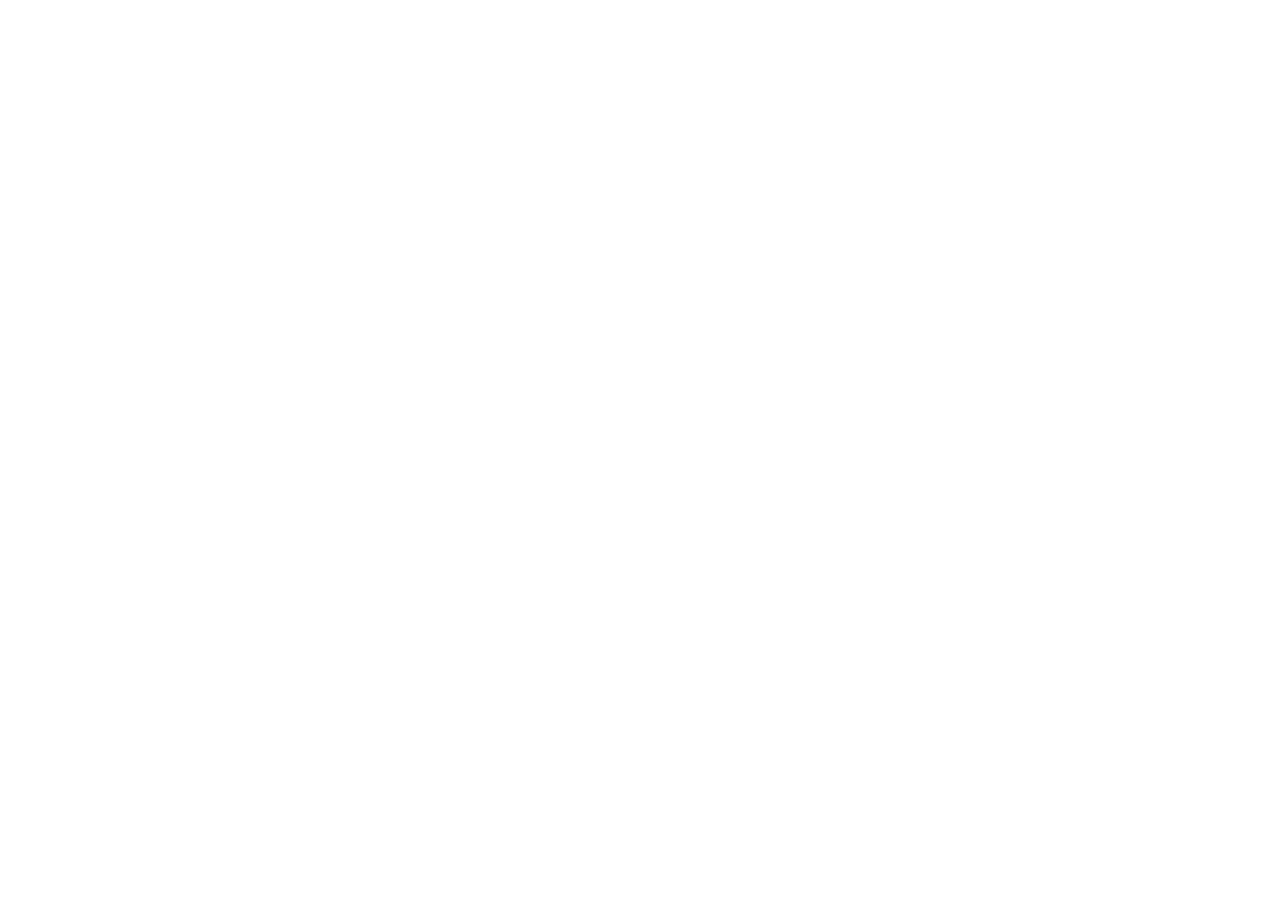
==== index.html @ c5df5f5c "init project" ====
<!DOCTYPE html>
<html lang="en">
<head>
    <meta charset="UTF-8">
    <meta http-equiv="X-UA-Compatible" content="IE=edge">
    <meta name="viewport" content="width=device-width, initial-scale=1.0">
    <title>Document</title>
</head>
<body>
    
</body>
</html>
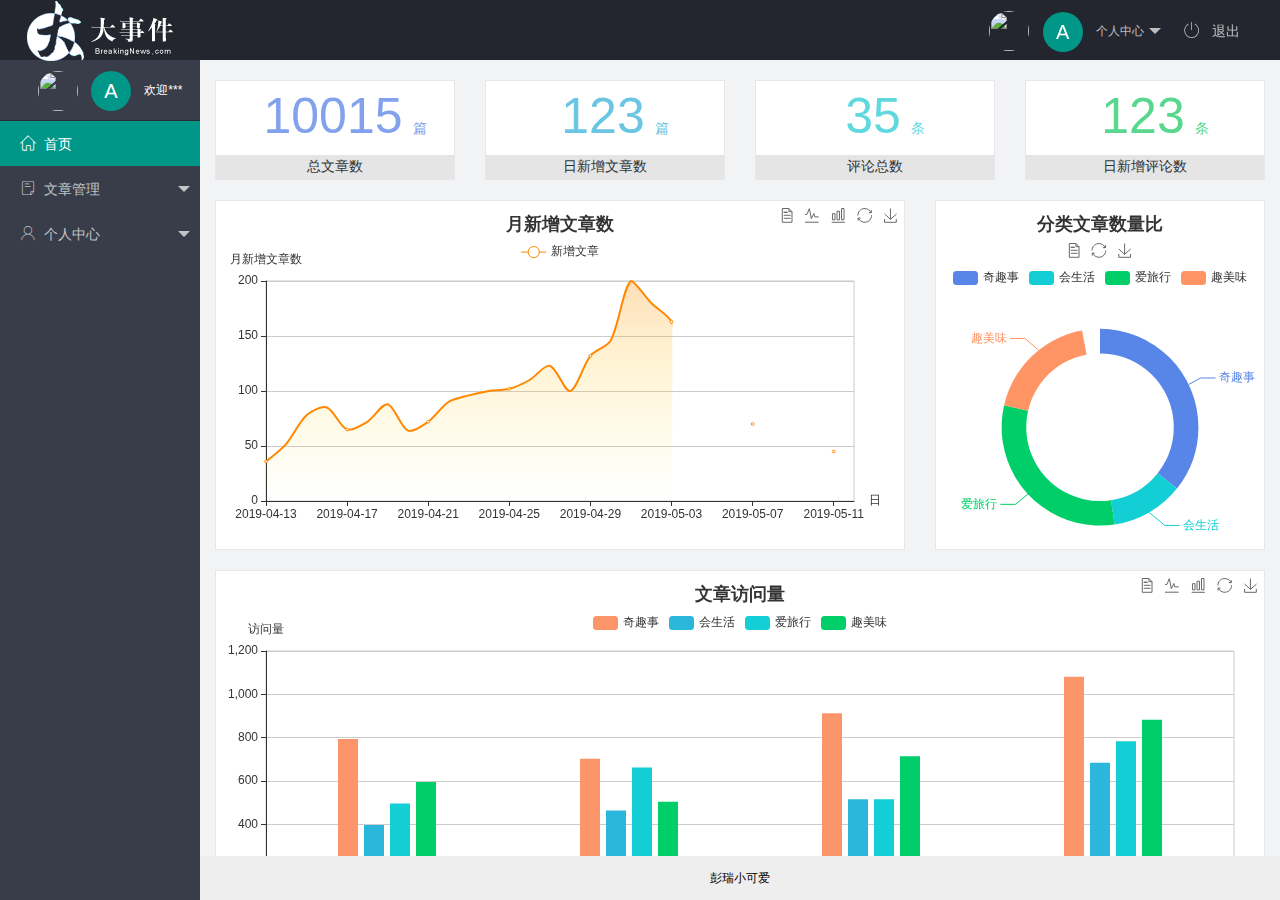
==== commit 9185b64d: "完成了主页的开发" ====
--- a/index.html
+++ b/index.html
@@ -1,12 +1,95 @@
 <!DOCTYPE html>
 <html lang="en">
+
 <head>
     <meta charset="UTF-8">
     <meta http-equiv="X-UA-Compatible" content="IE=edge">
     <meta name="viewport" content="width=device-width, initial-scale=1.0">
-    <title>Document</title>
+    <title>后台主页</title>
+    <!-- 导入layui的样式表 -->
+    <link rel="stylesheet" href="./assets/lib/layui/css/layui.css">
+    <!-- 导入第三方图标库 -->
+    <link rel="stylesheet" href="./assets/fonts/iconfont.css">
+    <!-- 导入自己的样式表 -->
+    <link rel="stylesheet" href="./assets/css/index.css">
 </head>
+
 <body>
-    
+    <div class="layui-layout layui-layout-admin">
+        <div class="layui-header">
+            <div class="layui-logo layui-hide-xs layui-bg-black" style="background-color: #23262E !important">
+                <img src="./assets/images/logo.png" alt="">
+            </div>
+            <!-- 头部区域（可配合layui 已有的水平导航） -->
+            <ul class="layui-nav layui-layout-right">
+                <li class="layui-nav-item layui-hide layui-show-md-inline-block">
+                    <a href="javascript:;" class="userinfo">
+                        <img src="//tva1.sinaimg.cn/crop.0.0.118.118.180/5db11ff4gw1e77d3nqrv8j203b03cweg.jpg"
+                            class="layui-nav-img">
+                        <span class="text-avatar">A</span>
+                        个人中心
+                    </a>
+                    <dl class="layui-nav-child">
+                        <dd><a href="">基本资料</a></dd>
+                        <dd><a href="">更换头像</a></dd>
+                        <dd><a href="">重置密码</a></dd>
+                    </dl>
+                <li class="layui-nav-item">
+                    <a href="javascript:;" id="btnLogout"><span class="iconfont icon-tuichu"></span> 退出</a>
+                </li>
+            </ul>
+        </div>
+
+        <div class="layui-side layui-bg-black">
+            <div class="layui-side-scroll">
+                <div class="userinfo">
+                    <img src="//tva1.sinaimg.cn/crop.0.0.118.118.180/5db11ff4gw1e77d3nqrv8j203b03cweg.jpg"
+                        class="layui-nav-img">
+                    <span class="text-avatar">A</span>
+                    <span id="welcome">欢迎***</span>
+                </div>
+                <!-- 左侧导航区域（可配合layui已有的垂直导航） -->
+                <ul class="layui-nav layui-nav-tree" lay-shrink="all">
+                    <li class="layui-nav-item layui-this">
+                        <a href="./home/dashboard.html" target="fm"><span class="iconfont icon-home"></span>首页</a>
+                    </li>
+                    <li class="layui-nav-item">
+                        <a href="javascript:;"><span class="iconfont icon-16"></span>文章管理</a>
+                        <dl class="layui-nav-child">
+                            <dd><a href="javascript:;"><i class="layui-icon layui-icon-read"></i>文章类别</a></dd>
+                            <dd><a href="javascript:;"><i class="layui-icon layui-icon-read"></i>文章列表</a></dd>
+                            <dd><a href="javascript:;"><i class="layui-icon layui-icon-read"></i>发布文章</a></dd>
+                        </dl>
+                    </li>
+                    <li class="layui-nav-item">
+                        <a class="" href="javascript:;"><span class="iconfont icon-user"></span>个人中心</a>
+                        <dl class="layui-nav-child">
+                            <dd><a href="javascript:;"><i class="layui-icon layui-icon-app"></i>基本资料</a></dd>
+                            <dd><a href="javascript:;"><i class="layui-icon layui-icon-app"></i>更换头像</a></dd>
+                            <dd><a href="javascript:;"><i class="layui-icon layui-icon-app"></i>重置密码</a></dd>
+                        </dl>
+                    </li>
+                </ul>
+            </div>
+        </div>
+
+        <div class="layui-body">
+            <!-- 内容主体区域 -->
+            <iframe name="fm" src="./home/dashboard.html" frameborder="0"></iframe>
+        </div>
+
+        <div class="layui-footer">
+            <!-- 底部固定区域 -->
+            彭瑞小可爱
+        </div>
+    </div>
+    <script src="./assets/lib/layui/layui.all.js"></script>
+    <!-- 导入JQuery -->
+    <script src="./assets/lib/jquery.js"></script>
+    <!-- 导入自己封装的baseAPI -->
+    <script src="./assets/js/baseAPI.js"></script>
+    <!-- 导入自己的js文件 -->
+    <script src="./assets/js/index.js"></script>
 </body>
+
 </html>--- a/assets/lib/layui/css/layui.css
+++ b/assets/lib/layui/css/layui.css
@@ -0,0 +1,2 @@
+/** layui-v2.5.5 MIT License By https://www.layui.com */
+ .layui-inline,img{display:inline-block;vertical-align:middle}h1,h2,h3,h4,h5,h6{font-weight:400}.layui-edge,.layui-header,.layui-inline,.layui-main{position:relative}.layui-body,.layui-edge,.layui-elip{overflow:hidden}.layui-btn,.layui-edge,.layui-inline,img{vertical-align:middle}.layui-btn,.layui-disabled,.layui-icon,.layui-unselect{-moz-user-select:none;-webkit-user-select:none;-ms-user-select:none}.layui-elip,.layui-form-checkbox span,.layui-form-pane .layui-form-label{text-overflow:ellipsis;white-space:nowrap}.layui-breadcrumb,.layui-tree-btnGroup{visibility:hidden}blockquote,body,button,dd,div,dl,dt,form,h1,h2,h3,h4,h5,h6,input,li,ol,p,pre,td,textarea,th,ul{margin:0;padding:0;-webkit-tap-highlight-color:rgba(0,0,0,0)}a:active,a:hover{outline:0}img{border:none}li{list-style:none}table{border-collapse:collapse;border-spacing:0}h4,h5,h6{font-size:100%}button,input,optgroup,option,select,textarea{font-family:inherit;font-size:inherit;font-style:inherit;font-weight:inherit;outline:0}pre{white-space:pre-wrap;white-space:-moz-pre-wrap;white-space:-pre-wrap;white-space:-o-pre-wrap;word-wrap:break-word}body{line-height:24px;font:14px Helvetica Neue,Helvetica,PingFang SC,Tahoma,Arial,sans-serif}hr{height:1px;margin:10px 0;border:0;clear:both}a{color:#333;text-decoration:none}a:hover{color:#777}a cite{font-style:normal;*cursor:pointer}.layui-border-box,.layui-border-box *{box-sizing:border-box}.layui-box,.layui-box *{box-sizing:content-box}.layui-clear{clear:both;*zoom:1}.layui-clear:after{content:'\20';clear:both;*zoom:1;display:block;height:0}.layui-inline{*display:inline;*zoom:1}.layui-edge{display:inline-block;width:0;height:0;border-width:6px;border-style:dashed;border-color:transparent}.layui-edge-top{top:-4px;border-bottom-color:#999;border-bottom-style:solid}.layui-edge-right{border-left-color:#999;border-left-style:solid}.layui-edge-bottom{top:2px;border-top-color:#999;border-top-style:solid}.layui-edge-left{border-right-color:#999;border-right-style:solid}.layui-disabled,.layui-disabled:hover{color:#d2d2d2!important;cursor:not-allowed!important}.layui-circle{border-radius:100%}.layui-show{display:block!important}.layui-hide{display:none!important}@font-face{font-family:layui-icon;src:url(../font/iconfont.eot?v=250);src:url(../font/iconfont.eot?v=250#iefix) format('embedded-opentype'),url(../font/iconfont.woff2?v=250) format('woff2'),url(../font/iconfont.woff?v=250) format('woff'),url(../font/iconfont.ttf?v=250) format('truetype'),url(../font/iconfont.svg?v=250#layui-icon) format('svg')}.layui-icon{font-family:layui-icon!important;font-size:16px;font-style:normal;-webkit-font-smoothing:antialiased;-moz-osx-font-smoothing:grayscale}.layui-icon-reply-fill:before{content:"\e611"}.layui-icon-set-fill:before{content:"\e614"}.layui-icon-menu-fill:before{content:"\e60f"}.layui-icon-search:before{content:"\e615"}.layui-icon-share:before{content:"\e641"}.layui-icon-set-sm:before{content:"\e620"}.layui-icon-engine:before{content:"\e628"}.layui-icon-close:before{content:"\1006"}.layui-icon-close-fill:before{content:"\1007"}.layui-icon-chart-screen:before{content:"\e629"}.layui-icon-star:before{content:"\e600"}.layui-icon-circle-dot:before{content:"\e617"}.layui-icon-chat:before{content:"\e606"}.layui-icon-release:before{content:"\e609"}.layui-icon-list:before{content:"\e60a"}.layui-icon-chart:before{content:"\e62c"}.layui-icon-ok-circle:before{content:"\1005"}.layui-icon-layim-theme:before{content:"\e61b"}.layui-icon-table:before{content:"\e62d"}.layui-icon-right:before{content:"\e602"}.layui-icon-left:before{content:"\e603"}.layui-icon-cart-simple:before{content:"\e698"}.layui-icon-face-cry:before{content:"\e69c"}.layui-icon-face-smile:before{content:"\e6af"}.layui-icon-survey:before{content:"\e6b2"}.layui-icon-tree:before{content:"\e62e"}.layui-icon-upload-circle:before{content:"\e62f"}.layui-icon-add-circle:before{content:"\e61f"}.layui-icon-download-circle:before{content:"\e601"}.layui-icon-templeate-1:before{content:"\e630"}.layui-icon-util:before{content:"\e631"}.layui-icon-face-surprised:before{content:"\e664"}.layui-icon-edit:before{content:"\e642"}.layui-icon-speaker:before{content:"\e645"}.layui-icon-down:before{content:"\e61a"}.layui-icon-file:before{content:"\e621"}.layui-icon-layouts:before{content:"\e632"}.layui-icon-rate-half:before{content:"\e6c9"}.layui-icon-add-circle-fine:before{content:"\e608"}.layui-icon-prev-circle:before{content:"\e633"}.layui-icon-read:before{content:"\e705"}.layui-icon-404:before{content:"\e61c"}.layui-icon-carousel:before{content:"\e634"}.layui-icon-help:before{content:"\e607"}.layui-icon-code-circle:before{content:"\e635"}.layui-icon-water:before{content:"\e636"}.layui-icon-username:before{content:"\e66f"}.layui-icon-find-fill:before{content:"\e670"}.layui-icon-about:before{content:"\e60b"}.layui-icon-location:before{content:"\e715"}.layui-icon-up:before{content:"\e619"}.layui-icon-pause:before{content:"\e651"}.layui-icon-date:before{content:"\e637"}.layui-icon-layim-uploadfile:before{content:"\e61d"}.layui-icon-delete:before{content:"\e640"}.layui-icon-play:before{content:"\e652"}.layui-icon-top:before{content:"\e604"}.layui-icon-friends:before{content:"\e612"}.layui-icon-refresh-3:before{content:"\e9aa"}.layui-icon-ok:before{content:"\e605"}.layui-icon-layer:before{content:"\e638"}.layui-icon-face-smile-fine:before{content:"\e60c"}.layui-icon-dollar:before{content:"\e659"}.layui-icon-group:before{content:"\e613"}.layui-icon-layim-download:before{content:"\e61e"}.layui-icon-picture-fine:before{content:"\e60d"}.layui-icon-link:before{content:"\e64c"}.layui-icon-diamond:before{content:"\e735"}.layui-icon-log:before{content:"\e60e"}.layui-icon-rate-solid:before{content:"\e67a"}.layui-icon-fonts-del:before{content:"\e64f"}.layui-icon-unlink:before{content:"\e64d"}.layui-icon-fonts-clear:before{content:"\e639"}.layui-icon-triangle-r:before{content:"\e623"}.layui-icon-circle:before{content:"\e63f"}.layui-icon-radio:before{content:"\e643"}.layui-icon-align-center:before{content:"\e647"}.layui-icon-align-right:before{content:"\e648"}.layui-icon-align-left:before{content:"\e649"}.layui-icon-loading-1:before{content:"\e63e"}.layui-icon-return:before{content:"\e65c"}.layui-icon-fonts-strong:before{content:"\e62b"}.layui-icon-upload:before{content:"\e67c"}.layui-icon-dialogue:before{content:"\e63a"}.layui-icon-video:before{content:"\e6ed"}.layui-icon-headset:before{content:"\e6fc"}.layui-icon-cellphone-fine:before{content:"\e63b"}.layui-icon-add-1:before{content:"\e654"}.layui-icon-face-smile-b:before{content:"\e650"}.layui-icon-fonts-html:before{content:"\e64b"}.layui-icon-form:before{content:"\e63c"}.layui-icon-cart:before{content:"\e657"}.layui-icon-camera-fill:before{content:"\e65d"}.layui-icon-tabs:before{content:"\e62a"}.layui-icon-fonts-code:before{content:"\e64e"}.layui-icon-fire:before{content:"\e756"}.layui-icon-set:before{content:"\e716"}.layui-icon-fonts-u:before{content:"\e646"}.layui-icon-triangle-d:before{content:"\e625"}.layui-icon-tips:before{content:"\e702"}.layui-icon-picture:before{content:"\e64a"}.layui-icon-more-vertical:before{content:"\e671"}.layui-icon-flag:before{content:"\e66c"}.layui-icon-loading:before{content:"\e63d"}.layui-icon-fonts-i:before{content:"\e644"}.layui-icon-refresh-1:before{content:"\e666"}.layui-icon-rmb:before{content:"\e65e"}.layui-icon-home:before{content:"\e68e"}.layui-icon-user:before{content:"\e770"}.layui-icon-notice:before{content:"\e667"}.layui-icon-login-weibo:before{content:"\e675"}.layui-icon-voice:before{content:"\e688"}.layui-icon-upload-drag:before{content:"\e681"}.layui-icon-login-qq:before{content:"\e676"}.layui-icon-snowflake:before{content:"\e6b1"}.layui-icon-file-b:before{content:"\e655"}.layui-icon-template:before{content:"\e663"}.layui-icon-auz:before{content:"\e672"}.layui-icon-console:before{content:"\e665"}.layui-icon-app:before{content:"\e653"}.layui-icon-prev:before{content:"\e65a"}.layui-icon-website:before{content:"\e7ae"}.layui-icon-next:before{content:"\e65b"}.layui-icon-component:before{content:"\e857"}.layui-icon-more:before{content:"\e65f"}.layui-icon-login-wechat:before{content:"\e677"}.layui-icon-shrink-right:before{content:"\e668"}.layui-icon-spread-left:before{content:"\e66b"}.layui-icon-camera:before{content:"\e660"}.layui-icon-note:before{content:"\e66e"}.layui-icon-refresh:before{content:"\e669"}.layui-icon-female:before{content:"\e661"}.layui-icon-male:before{content:"\e662"}.layui-icon-password:before{content:"\e673"}.layui-icon-senior:before{content:"\e674"}.layui-icon-theme:before{content:"\e66a"}.layui-icon-tread:before{content:"\e6c5"}.layui-icon-praise:before{content:"\e6c6"}.layui-icon-star-fill:before{content:"\e658"}.layui-icon-rate:before{content:"\e67b"}.layui-icon-template-1:before{content:"\e656"}.layui-icon-vercode:before{content:"\e679"}.layui-icon-cellphone:before{content:"\e678"}.layui-icon-screen-full:before{content:"\e622"}.layui-icon-screen-restore:before{content:"\e758"}.layui-icon-cols:before{content:"\e610"}.layui-icon-export:before{content:"\e67d"}.layui-icon-print:before{content:"\e66d"}.layui-icon-slider:before{content:"\e714"}.layui-icon-addition:before{content:"\e624"}.layui-icon-subtraction:before{content:"\e67e"}.layui-icon-service:before{content:"\e626"}.layui-icon-transfer:before{content:"\e691"}.layui-main{width:1140px;margin:0 auto}.layui-header{z-index:1000;height:60px}.layui-header a:hover{transition:all .5s;-webkit-transition:all .5s}.layui-side{position:fixed;left:0;top:0;bottom:0;z-index:999;width:200px;overflow-x:hidden}.layui-side-scroll{position:relative;width:220px;height:100%;overflow-x:hidden}.layui-body{position:absolute;left:200px;right:0;top:0;bottom:0;z-index:998;width:auto;overflow-y:auto;box-sizing:border-box}.layui-layout-body{overflow:hidden}.layui-layout-admin .layui-header{background-color:#23262E}.layui-layout-admin .layui-side{top:60px;width:200px;overflow-x:hidden}.layui-layout-admin .layui-body{position:fixed;top:60px;bottom:44px}.layui-layout-admin .layui-main{width:auto;margin:0 15px}.layui-layout-admin .layui-footer{position:fixed;left:200px;right:0;bottom:0;height:44px;line-height:44px;padding:0 15px;background-color:#eee}.layui-layout-admin .layui-logo{position:absolute;left:0;top:0;width:200px;height:100%;line-height:60px;text-align:center;color:#009688;font-size:16px}.layui-layout-admin .layui-header .layui-nav{background:0 0}.layui-layout-left{position:absolute!important;left:200px;top:0}.layui-layout-right{position:absolute!important;right:0;top:0}.layui-container{position:relative;margin:0 auto;padding:0 15px;box-sizing:border-box}.layui-fluid{position:relative;margin:0 auto;padding:0 15px}.layui-row:after,.layui-row:before{content:'';display:block;clear:both}.layui-col-lg1,.layui-col-lg10,.layui-col-lg11,.layui-col-lg12,.layui-col-lg2,.layui-col-lg3,.layui-col-lg4,.layui-col-lg5,.layui-col-lg6,.layui-col-lg7,.layui-col-lg8,.layui-col-lg9,.layui-col-md1,.layui-col-md10,.layui-col-md11,.layui-col-md12,.layui-col-md2,.layui-col-md3,.layui-col-md4,.layui-col-md5,.layui-col-md6,.layui-col-md7,.layui-col-md8,.layui-col-md9,.layui-col-sm1,.layui-col-sm10,.layui-col-sm11,.layui-col-sm12,.layui-col-sm2,.layui-col-sm3,.layui-col-sm4,.layui-col-sm5,.layui-col-sm6,.layui-col-sm7,.layui-col-sm8,.layui-col-sm9,.layui-col-xs1,.layui-col-xs10,.layui-col-xs11,.layui-col-xs12,.layui-col-xs2,.layui-col-xs3,.layui-col-xs4,.layui-col-xs5,.layui-col-xs6,.layui-col-xs7,.layui-col-xs8,.layui-col-xs9{position:relative;display:block;box-sizing:border-box}.layui-col-xs1,.layui-col-xs10,.layui-col-xs11,.layui-col-xs12,.layui-col-xs2,.layui-col-xs3,.layui-col-xs4,.layui-col-xs5,.layui-col-xs6,.layui-col-xs7,.layui-col-xs8,.layui-col-xs9{float:left}.layui-col-xs1{width:8.33333333%}.layui-col-xs2{width:16.66666667%}.layui-col-xs3{width:25%}.layui-col-xs4{width:33.33333333%}.layui-col-xs5{width:41.66666667%}.layui-col-xs6{width:50%}.layui-col-xs7{width:58.33333333%}.layui-col-xs8{width:66.66666667%}.layui-col-xs9{width:75%}.layui-col-xs10{width:83.33333333%}.layui-col-xs11{width:91.66666667%}.layui-col-xs12{width:100%}.layui-col-xs-offset1{margin-left:8.33333333%}.layui-col-xs-offset2{margin-left:16.66666667%}.layui-col-xs-offset3{margin-left:25%}.layui-col-xs-offset4{margin-left:33.33333333%}.layui-col-xs-offset5{margin-left:41.66666667%}.layui-col-xs-offset6{margin-left:50%}.layui-col-xs-offset7{margin-left:58.33333333%}.layui-col-xs-offset8{margin-left:66.66666667%}.layui-col-xs-offset9{margin-left:75%}.layui-col-xs-offset10{margin-left:83.33333333%}.layui-col-xs-offset11{margin-left:91.66666667%}.layui-col-xs-offset12{margin-left:100%}@media screen and (max-width:768px){.layui-hide-xs{display:none!important}.layui-show-xs-block{display:block!important}.layui-show-xs-inline{display:inline!important}.layui-show-xs-inline-block{display:inline-block!important}}@media screen and (min-width:768px){.layui-container{width:750px}.layui-hide-sm{display:none!important}.layui-show-sm-block{display:block!important}.layui-show-sm-inline{display:inline!important}.layui-show-sm-inline-block{display:inline-block!important}.layui-col-sm1,.layui-col-sm10,.layui-col-sm11,.layui-col-sm12,.layui-col-sm2,.layui-col-sm3,.layui-col-sm4,.layui-col-sm5,.layui-col-sm6,.layui-col-sm7,.layui-col-sm8,.layui-col-sm9{float:left}.layui-col-sm1{width:8.33333333%}.layui-col-sm2{width:16.66666667%}.layui-col-sm3{width:25%}.layui-col-sm4{width:33.33333333%}.layui-col-sm5{width:41.66666667%}.layui-col-sm6{width:50%}.layui-col-sm7{width:58.33333333%}.layui-col-sm8{width:66.66666667%}.layui-col-sm9{width:75%}.layui-col-sm10{width:83.33333333%}.layui-col-sm11{width:91.66666667%}.layui-col-sm12{width:100%}.layui-col-sm-offset1{margin-left:8.33333333%}.layui-col-sm-offset2{margin-left:16.66666667%}.layui-col-sm-offset3{margin-left:25%}.layui-col-sm-offset4{margin-left:33.33333333%}.layui-col-sm-offset5{margin-left:41.66666667%}.layui-col-sm-offset6{margin-left:50%}.layui-col-sm-offset7{margin-left:58.33333333%}.layui-col-sm-offset8{margin-left:66.66666667%}.layui-col-sm-offset9{margin-left:75%}.layui-col-sm-offset10{margin-left:83.33333333%}.layui-col-sm-offset11{margin-left:91.66666667%}.layui-col-sm-offset12{margin-left:100%}}@media screen and (min-width:992px){.layui-container{width:970px}.layui-hide-md{display:none!important}.layui-show-md-block{display:block!important}.layui-show-md-inline{display:inline!important}.layui-show-md-inline-block{display:inline-block!important}.layui-col-md1,.layui-col-md10,.layui-col-md11,.layui-col-md12,.layui-col-md2,.layui-col-md3,.layui-col-md4,.layui-col-md5,.layui-col-md6,.layui-col-md7,.layui-col-md8,.layui-col-md9{float:left}.layui-col-md1{width:8.33333333%}.layui-col-md2{width:16.66666667%}.layui-col-md3{width:25%}.layui-col-md4{width:33.33333333%}.layui-col-md5{width:41.66666667%}.layui-col-md6{width:50%}.layui-col-md7{width:58.33333333%}.layui-col-md8{width:66.66666667%}.layui-col-md9{width:75%}.layui-col-md10{width:83.33333333%}.layui-col-md11{width:91.66666667%}.layui-col-md12{width:100%}.layui-col-md-offset1{margin-left:8.33333333%}.layui-col-md-offset2{margin-left:16.66666667%}.layui-col-md-offset3{margin-left:25%}.layui-col-md-offset4{margin-left:33.33333333%}.layui-col-md-offset5{margin-left:41.66666667%}.layui-col-md-offset6{margin-left:50%}.layui-col-md-offset7{margin-left:58.33333333%}.layui-col-md-offset8{margin-left:66.66666667%}.layui-col-md-offset9{margin-left:75%}.layui-col-md-offset10{margin-left:83.33333333%}.layui-col-md-offset11{margin-left:91.66666667%}.layui-col-md-offset12{margin-left:100%}}@media screen and (min-width:1200px){.layui-container{width:1170px}.layui-hide-lg{display:none!important}.layui-show-lg-block{display:block!important}.layui-show-lg-inline{display:inline!important}.layui-show-lg-inline-block{display:inline-block!important}.layui-col-lg1,.layui-col-lg10,.layui-col-lg11,.layui-col-lg12,.layui-col-lg2,.layui-col-lg3,.layui-col-lg4,.layui-col-lg5,.layui-col-lg6,.layui-col-lg7,.layui-col-lg8,.layui-col-lg9{float:left}.layui-col-lg1{width:8.33333333%}.layui-col-lg2{width:16.66666667%}.layui-col-lg3{width:25%}.layui-col-lg4{width:33.33333333%}.layui-col-lg5{width:41.66666667%}.layui-col-lg6{width:50%}.layui-col-lg7{width:58.33333333%}.layui-col-lg8{width:66.66666667%}.layui-col-lg9{width:75%}.layui-col-lg10{width:83.33333333%}.layui-col-lg11{width:91.66666667%}.layui-col-lg12{width:100%}.layui-col-lg-offset1{margin-left:8.33333333%}.layui-col-lg-offset2{margin-left:16.66666667%}.layui-col-lg-offset3{margin-left:25%}.layui-col-lg-offset4{margin-left:33.33333333%}.layui-col-lg-offset5{margin-left:41.66666667%}.layui-col-lg-offset6{margin-left:50%}.layui-col-lg-offset7{margin-left:58.33333333%}.layui-col-lg-offset8{margin-left:66.66666667%}.layui-col-lg-offset9{margin-left:75%}.layui-col-lg-offset10{margin-left:83.33333333%}.layui-col-lg-offset11{margin-left:91.66666667%}.layui-col-lg-offset12{margin-left:100%}}.layui-col-space1{margin:-.5px}.layui-col-space1>*{padding:.5px}.layui-col-space3{margin:-1.5px}.layui-col-space3>*{padding:1.5px}.layui-col-space5{margin:-2.5px}.layui-col-space5>*{padding:2.5px}.layui-col-space8{margin:-3.5px}.layui-col-space8>*{padding:3.5px}.layui-col-space10{margin:-5px}.layui-col-space10>*{padding:5px}.layui-col-space12{margin:-6px}.layui-col-space12>*{padding:6px}.layui-col-space15{margin:-7.5px}.layui-col-space15>*{padding:7.5px}.layui-col-space18{margin:-9px}.layui-col-space18>*{padding:9px}.layui-col-space20{margin:-10px}.layui-col-space20>*{padding:10px}.layui-col-space22{margin:-11px}.layui-col-space22>*{padding:11px}.layui-col-space25{margin:-12.5px}.layui-col-space25>*{padding:12.5px}.layui-col-space30{margin:-15px}.layui-col-space30>*{padding:15px}.layui-btn,.layui-input,.layui-select,.layui-textarea,.layui-upload-button{outline:0;-webkit-appearance:none;transition:all .3s;-webkit-transition:all .3s;box-sizing:border-box}.layui-elem-quote{margin-bottom:10px;padding:15px;line-height:22px;border-left:5px solid #009688;border-radius:0 2px 2px 0;background-color:#f2f2f2}.layui-quote-nm{border-style:solid;border-width:1px 1px 1px 5px;background:0 0}.layui-elem-field{margin-bottom:10px;padding:0;border-width:1px;border-style:solid}.layui-elem-field legend{margin-left:20px;padding:0 10px;font-size:20px;font-weight:300}.layui-field-title{margin:10px 0 20px;border-width:1px 0 0}.layui-field-box{padding:10px 15px}.layui-field-title .layui-field-box{padding:10px 0}.layui-progress{position:relative;height:6px;border-radius:20px;background-color:#e2e2e2}.layui-progress-bar{position:absolute;left:0;top:0;width:0;max-width:100%;height:6px;border-radius:20px;text-align:right;background-color:#5FB878;transition:all .3s;-webkit-transition:all .3s}.layui-progress-big,.layui-progress-big .layui-progress-bar{height:18px;line-height:18px}.layui-progress-text{position:relative;top:-20px;line-height:18px;font-size:12px;color:#666}.layui-progress-big .layui-progress-text{position:static;padding:0 10px;color:#fff}.layui-collapse{border-width:1px;border-style:solid;border-radius:2px}.layui-colla-content,.layui-colla-item{border-top-width:1px;border-top-style:solid}.layui-colla-item:first-child{border-top:none}.layui-colla-title{position:relative;height:42px;line-height:42px;padding:0 15px 0 35px;color:#333;background-color:#f2f2f2;cursor:pointer;font-size:14px;overflow:hidden}.layui-colla-content{display:none;padding:10px 15px;line-height:22px;color:#666}.layui-colla-icon{position:absolute;left:15px;top:0;font-size:14px}.layui-card{margin-bottom:15px;border-radius:2px;background-color:#fff;box-shadow:0 1px 2px 0 rgba(0,0,0,.05)}.layui-card:last-child{margin-bottom:0}.layui-card-header{position:relative;height:42px;line-height:42px;padding:0 15px;border-bottom:1px solid #f6f6f6;color:#333;border-radius:2px 2px 0 0;font-size:14px}.layui-bg-black,.layui-bg-blue,.layui-bg-cyan,.layui-bg-green,.layui-bg-orange,.layui-bg-red{color:#fff!important}.layui-card-body{position:relative;padding:10px 15px;line-height:24px}.layui-card-body[pad15]{padding:15px}.layui-card-body[pad20]{padding:20px}.layui-card-body .layui-table{margin:5px 0}.layui-card .layui-tab{margin:0}.layui-panel-window{position:relative;padding:15px;border-radius:0;border-top:5px solid #E6E6E6;background-color:#fff}.layui-auxiliar-moving{position:fixed;left:0;right:0;top:0;bottom:0;width:100%;height:100%;background:0 0;z-index:9999999999}.layui-form-label,.layui-form-mid,.layui-form-select,.layui-input-block,.layui-input-inline,.layui-textarea{position:relative}.layui-bg-red{background-color:#FF5722!important}.layui-bg-orange{background-color:#FFB800!important}.layui-bg-green{background-color:#009688!important}.layui-bg-cyan{background-color:#2F4056!important}.layui-bg-blue{background-color:#1E9FFF!important}.layui-bg-black{background-color:#393D49!important}.layui-bg-gray{background-color:#eee!important;color:#666!important}.layui-badge-rim,.layui-colla-content,.layui-colla-item,.layui-collapse,.layui-elem-field,.layui-form-pane .layui-form-item[pane],.layui-form-pane .layui-form-label,.layui-input,.layui-layedit,.layui-layedit-tool,.layui-quote-nm,.layui-select,.layui-tab-bar,.layui-tab-card,.layui-tab-title,.layui-tab-title .layui-this:after,.layui-textarea{border-color:#e6e6e6}.layui-timeline-item:before,hr{background-color:#e6e6e6}.layui-text{line-height:22px;font-size:14px;color:#666}.layui-text h1,.layui-text h2,.layui-text h3{font-weight:500;color:#333}.layui-text h1{font-size:30px}.layui-text h2{font-size:24px}.layui-text h3{font-size:18px}.layui-text a:not(.layui-btn){color:#01AAED}.layui-text a:not(.layui-btn):hover{text-decoration:underline}.layui-text ul{padding:5px 0 5px 15px}.layui-text ul li{margin-top:5px;list-style-type:disc}.layui-text em,.layui-word-aux{color:#999!important;padding:0 5px!important}.layui-btn{display:inline-block;height:38px;line-height:38px;padding:0 18px;background-color:#009688;color:#fff;white-space:nowrap;text-align:center;font-size:14px;border:none;border-radius:2px;cursor:pointer}.layui-btn:hover{opacity:.8;filter:alpha(opacity=80);color:#fff}.layui-btn:active{opacity:1;filter:alpha(opacity=100)}.layui-btn+.layui-btn{margin-left:10px}.layui-btn-container{font-size:0}.layui-btn-container .layui-btn{margin-right:10px;margin-bottom:10px}.layui-btn-container .layui-btn+.layui-btn{margin-left:0}.layui-table .layui-btn-container .layui-btn{margin-bottom:9px}.layui-btn-radius{border-radius:100px}.layui-btn .layui-icon{margin-right:3px;font-size:18px;vertical-align:bottom;vertical-align:middle\9}.layui-btn-primary{border:1px solid #C9C9C9;background-color:#fff;color:#555}.layui-btn-primary:hover{border-color:#009688;color:#333}.layui-btn-normal{background-color:#1E9FFF}.layui-btn-warm{background-color:#FFB800}.layui-btn-danger{background-color:#FF5722}.layui-btn-checked{background-color:#5FB878}.layui-btn-disabled,.layui-btn-disabled:active,.layui-btn-disabled:hover{border:1px solid #e6e6e6;background-color:#FBFBFB;color:#C9C9C9;cursor:not-allowed;opacity:1}.layui-btn-lg{height:44px;line-height:44px;padding:0 25px;font-size:16px}.layui-btn-sm{height:30px;line-height:30px;padding:0 10px;font-size:12px}.layui-btn-sm i{font-size:16px!important}.layui-btn-xs{height:22px;line-height:22px;padding:0 5px;font-size:12px}.layui-btn-xs i{font-size:14px!important}.layui-btn-group{display:inline-block;vertical-align:middle;font-size:0}.layui-btn-group .layui-btn{margin-left:0!important;margin-right:0!important;border-left:1px solid rgba(255,255,255,.5);border-radius:0}.layui-btn-group .layui-btn-primary{border-left:none}.layui-btn-group .layui-btn-primary:hover{border-color:#C9C9C9;color:#009688}.layui-btn-group .layui-btn:first-child{border-left:none;border-radius:2px 0 0 2px}.layui-btn-group .layui-btn-primary:first-child{border-left:1px solid #c9c9c9}.layui-btn-group .layui-btn:last-child{border-radius:0 2px 2px 0}.layui-btn-group .layui-btn+.layui-btn{margin-left:0}.layui-btn-group+.layui-btn-group{margin-left:10px}.layui-btn-fluid{width:100%}.layui-input,.layui-select,.layui-textarea{height:38px;line-height:1.3;line-height:38px\9;border-width:1px;border-style:solid;background-color:#fff;border-radius:2px}.layui-input::-webkit-input-placeholder,.layui-select::-webkit-input-placeholder,.layui-textarea::-webkit-input-placeholder{line-height:1.3}.layui-input,.layui-textarea{display:block;width:100%;padding-left:10px}.layui-input:hover,.layui-textarea:hover{border-color:#D2D2D2!important}.layui-input:focus,.layui-textarea:focus{border-color:#C9C9C9!important}.layui-textarea{min-height:100px;height:auto;line-height:20px;padding:6px 10px;resize:vertical}.layui-select{padding:0 10px}.layui-form input[type=checkbox],.layui-form input[type=radio],.layui-form select{display:none}.layui-form [lay-ignore]{display:initial}.layui-form-item{margin-bottom:15px;clear:both;*zoom:1}.layui-form-item:after{content:'\20';clear:both;*zoom:1;display:block;height:0}.layui-form-label{float:left;display:block;padding:9px 15px;width:80px;font-weight:400;line-height:20px;text-align:right}.layui-form-label-col{display:block;float:none;padding:9px 0;line-height:20px;text-align:left}.layui-form-item .layui-inline{margin-bottom:5px;margin-right:10px}.layui-input-block{margin-left:110px;min-height:36px}.layui-input-inline{display:inline-block;vertical-align:middle}.layui-form-item .layui-input-inline{float:left;width:190px;margin-right:10px}.layui-form-text .layui-input-inline{width:auto}.layui-form-mid{float:left;display:block;padding:9px 0!important;line-height:20px;margin-right:10px}.layui-form-danger+.layui-form-select .layui-input,.layui-form-danger:focus{border-color:#FF5722!important}.layui-form-select .layui-input{padding-right:30px;cursor:pointer}.layui-form-select .layui-edge{position:absolute;right:10px;top:50%;margin-top:-3px;cursor:pointer;border-width:6px;border-top-color:#c2c2c2;border-top-style:solid;transition:all .3s;-webkit-transition:all .3s}.layui-form-select dl{display:none;position:absolute;left:0;top:42px;padding:5px 0;z-index:899;min-width:100%;border:1px solid #d2d2d2;max-height:300px;overflow-y:auto;background-color:#fff;border-radius:2px;box-shadow:0 2px 4px rgba(0,0,0,.12);box-sizing:border-box}.layui-form-select dl dd,.layui-form-select dl dt{padding:0 10px;line-height:36px;white-space:nowrap;overflow:hidden;text-overflow:ellipsis}.layui-form-select dl dt{font-size:12px;color:#999}.layui-form-select dl dd{cursor:pointer}.layui-form-select dl dd:hover{background-color:#f2f2f2;-webkit-transition:.5s all;transition:.5s all}.layui-form-select .layui-select-group dd{padding-left:20px}.layui-form-select dl dd.layui-select-tips{padding-left:10px!important;color:#999}.layui-form-select dl dd.layui-this{background-color:#5FB878;color:#fff}.layui-form-checkbox,.layui-form-select dl dd.layui-disabled{background-color:#fff}.layui-form-selected dl{display:block}.layui-form-checkbox,.layui-form-checkbox *,.layui-form-switch{display:inline-block;vertical-align:middle}.layui-form-selected .layui-edge{margin-top:-9px;-webkit-transform:rotate(180deg);transform:rotate(180deg);margin-top:-3px\9}:root .layui-form-selected .layui-edge{margin-top:-9px\0/IE9}.layui-form-selectup dl{top:auto;bottom:42px}.layui-select-none{margin:5px 0;text-align:center;color:#999}.layui-select-disabled .layui-disabled{border-color:#eee!important}.layui-select-disabled .layui-edge{border-top-color:#d2d2d2}.layui-form-checkbox{position:relative;height:30px;line-height:30px;margin-right:10px;padding-right:30px;cursor:pointer;font-size:0;-webkit-transition:.1s linear;transition:.1s linear;box-sizing:border-box}.layui-form-checkbox span{padding:0 10px;height:100%;font-size:14px;border-radius:2px 0 0 2px;background-color:#d2d2d2;color:#fff;overflow:hidden}.layui-form-checkbox:hover span{background-color:#c2c2c2}.layui-form-checkbox i{position:absolute;right:0;top:0;width:30px;height:28px;border:1px solid #d2d2d2;border-left:none;border-radius:0 2px 2px 0;color:#fff;font-size:20px;text-align:center}.layui-form-checkbox:hover i{border-color:#c2c2c2;color:#c2c2c2}.layui-form-checked,.layui-form-checked:hover{border-color:#5FB878}.layui-form-checked span,.layui-form-checked:hover span{background-color:#5FB878}.layui-form-checked i,.layui-form-checked:hover i{color:#5FB878}.layui-form-item .layui-form-checkbox{margin-top:4px}.layui-form-checkbox[lay-skin=primary]{height:auto!important;line-height:normal!important;min-width:18px;min-height:18px;border:none!important;margin-right:0;padding-left:28px;padding-right:0;background:0 0}.layui-form-checkbox[lay-skin=primary] span{padding-left:0;padding-right:15px;line-height:18px;background:0 0;color:#666}.layui-form-checkbox[lay-skin=primary] i{right:auto;left:0;width:16px;height:16px;line-height:16px;border:1px solid #d2d2d2;font-size:12px;border-radius:2px;background-color:#fff;-webkit-transition:.1s linear;transition:.1s linear}.layui-form-checkbox[lay-skin=primary]:hover i{border-color:#5FB878;color:#fff}.layui-form-checked[lay-skin=primary] i{border-color:#5FB878!important;background-color:#5FB878;color:#fff}.layui-checkbox-disbaled[lay-skin=primary] span{background:0 0!important;color:#c2c2c2}.layui-checkbox-disbaled[lay-skin=primary]:hover i{border-color:#d2d2d2}.layui-form-item .layui-form-checkbox[lay-skin=primary]{margin-top:10px}.layui-form-switch{position:relative;height:22px;line-height:22px;min-width:35px;padding:0 5px;margin-top:8px;border:1px solid #d2d2d2;border-radius:20px;cursor:pointer;background-color:#fff;-webkit-transition:.1s linear;transition:.1s linear}.layui-form-switch i{position:absolute;left:5px;top:3px;width:16px;height:16px;border-radius:20px;background-color:#d2d2d2;-webkit-transition:.1s linear;transition:.1s linear}.layui-form-switch em{position:relative;top:0;width:25px;margin-left:21px;padding:0!important;text-align:center!important;color:#999!important;font-style:normal!important;font-size:12px}.layui-form-onswitch{border-color:#5FB878;background-color:#5FB878}.layui-checkbox-disbaled,.layui-checkbox-disbaled i{border-color:#e2e2e2!important}.layui-form-onswitch i{left:100%;margin-left:-21px;background-color:#fff}.layui-form-onswitch em{margin-left:5px;margin-right:21px;color:#fff!important}.layui-checkbox-disbaled span{background-color:#e2e2e2!important}.layui-checkbox-disbaled:hover i{color:#fff!important}[lay-radio]{display:none}.layui-form-radio,.layui-form-radio *{display:inline-block;vertical-align:middle}.layui-form-radio{line-height:28px;margin:6px 10px 0 0;padding-right:10px;cursor:pointer;font-size:0}.layui-form-radio *{font-size:14px}.layui-form-radio>i{margin-right:8px;font-size:22px;color:#c2c2c2}.layui-form-radio>i:hover,.layui-form-radioed>i{color:#5FB878}.layui-radio-disbaled>i{color:#e2e2e2!important}.layui-form-pane .layui-form-label{width:110px;padding:8px 15px;height:38px;line-height:20px;border-width:1px;border-style:solid;border-radius:2px 0 0 2px;text-align:center;background-color:#FBFBFB;overflow:hidden;box-sizing:border-box}.layui-form-pane .layui-input-inline{margin-left:-1px}.layui-form-pane .layui-input-block{margin-left:110px;left:-1px}.layui-form-pane .layui-input{border-radius:0 2px 2px 0}.layui-form-pane .layui-form-text .layui-form-label{float:none;width:100%;border-radius:2px;box-sizing:border-box;text-align:left}.layui-form-pane .layui-form-text .layui-input-inline{display:block;margin:0;top:-1px;clear:both}.layui-form-pane .layui-form-text .layui-input-block{margin:0;left:0;top:-1px}.layui-form-pane .layui-form-text .layui-textarea{min-height:100px;border-radius:0 0 2px 2px}.layui-form-pane .layui-form-checkbox{margin:4px 0 4px 10px}.layui-form-pane .layui-form-radio,.layui-form-pane .layui-form-switch{margin-top:6px;margin-left:10px}.layui-form-pane .layui-form-item[pane]{position:relative;border-width:1px;border-style:solid}.layui-form-pane .layui-form-item[pane] .layui-form-label{position:absolute;left:0;top:0;height:100%;border-width:0 1px 0 0}.layui-form-pane .layui-form-item[pane] .layui-input-inline{margin-left:110px}@media screen and (max-width:450px){.layui-form-item .layui-form-label{text-overflow:ellipsis;overflow:hidden;white-space:nowrap}.layui-form-item .layui-inline{display:block;margin-right:0;margin-bottom:20px;clear:both}.layui-form-item .layui-inline:after{content:'\20';clear:both;display:block;height:0}.layui-form-item .layui-input-inline{display:block;float:none;left:-3px;width:auto;margin:0 0 10px 112px}.layui-form-item .layui-input-inline+.layui-form-mid{margin-left:110px;top:-5px;padding:0}.layui-form-item .layui-form-checkbox{margin-right:5px;margin-bottom:5px}}.layui-layedit{border-width:1px;border-style:solid;border-radius:2px}.layui-layedit-tool{padding:3px 5px;border-bottom-width:1px;border-bottom-style:solid;font-size:0}.layedit-tool-fixed{position:fixed;top:0;border-top:1px solid #e2e2e2}.layui-layedit-tool .layedit-tool-mid,.layui-layedit-tool .layui-icon{display:inline-block;vertical-align:middle;text-align:center;font-size:14px}.layui-layedit-tool .layui-icon{position:relative;width:32px;height:30px;line-height:30px;margin:3px 5px;color:#777;cursor:pointer;border-radius:2px}.layui-layedit-tool .layui-icon:hover{color:#393D49}.layui-layedit-tool .layui-icon:active{color:#000}.layui-layedit-tool .layedit-tool-active{background-color:#e2e2e2;color:#000}.layui-layedit-tool .layui-disabled,.layui-layedit-tool .layui-disabled:hover{color:#d2d2d2;cursor:not-allowed}.layui-layedit-tool .layedit-tool-mid{width:1px;height:18px;margin:0 10px;background-color:#d2d2d2}.layedit-tool-html{width:50px!important;font-size:30px!important}.layedit-tool-b,.layedit-tool-code,.layedit-tool-help{font-size:16px!important}.layedit-tool-d,.layedit-tool-face,.layedit-tool-image,.layedit-tool-unlink{font-size:18px!important}.layedit-tool-image input{position:absolute;font-size:0;left:0;top:0;width:100%;height:100%;opacity:.01;filter:Alpha(opacity=1);cursor:pointer}.layui-layedit-iframe iframe{display:block;width:100%}#LAY_layedit_code{overflow:hidden}.layui-laypage{display:inline-block;*display:inline;*zoom:1;vertical-align:middle;margin:10px 0;font-size:0}.layui-laypage>a:first-child,.layui-laypage>a:first-child em{border-radius:2px 0 0 2px}.layui-laypage>a:last-child,.layui-laypage>a:last-child em{border-radius:0 2px 2px 0}.layui-laypage>:first-child{margin-left:0!important}.layui-laypage>:last-child{margin-right:0!important}.layui-laypage a,.layui-laypage button,.layui-laypage input,.layui-laypage select,.layui-laypage span{border:1px solid #e2e2e2}.layui-laypage a,.layui-laypage span{display:inline-block;*display:inline;*zoom:1;vertical-align:middle;padding:0 15px;height:28px;line-height:28px;margin:0 -1px 5px 0;background-color:#fff;color:#333;font-size:12px}.layui-flow-more a *,.layui-laypage input,.layui-table-view select[lay-ignore]{display:inline-block}.layui-laypage a:hover{color:#009688}.layui-laypage em{font-style:normal}.layui-laypage .layui-laypage-spr{color:#999;font-weight:700}.layui-laypage a{text-decoration:none}.layui-laypage .layui-laypage-curr{position:relative}.layui-laypage .layui-laypage-curr em{position:relative;color:#fff}.layui-laypage .layui-laypage-curr .layui-laypage-em{position:absolute;left:-1px;top:-1px;padding:1px;width:100%;height:100%;background-color:#009688}.layui-laypage-em{border-radius:2px}.layui-laypage-next em,.layui-laypage-prev em{font-family:Sim sun;font-size:16px}.layui-laypage .layui-laypage-count,.layui-laypage .layui-laypage-limits,.layui-laypage .layui-laypage-refresh,.layui-laypage .layui-laypage-skip{margin-left:10px;margin-right:10px;padding:0;border:none}.layui-laypage .layui-laypage-limits,.layui-laypage .layui-laypage-refresh{vertical-align:top}.layui-laypage .layui-laypage-refresh i{font-size:18px;cursor:pointer}.layui-laypage select{height:22px;padding:3px;border-radius:2px;cursor:pointer}.layui-laypage .layui-laypage-skip{height:30px;line-height:30px;color:#999}.layui-laypage button,.layui-laypage input{height:30px;line-height:30px;border-radius:2px;vertical-align:top;background-color:#fff;box-sizing:border-box}.layui-laypage input{width:40px;margin:0 10px;padding:0 3px;text-align:center}.layui-laypage input:focus,.layui-laypage select:focus{border-color:#009688!important}.layui-laypage button{margin-left:10px;padding:0 10px;cursor:pointer}.layui-table,.layui-table-view{margin:10px 0}.layui-flow-more{margin:10px 0;text-align:center;color:#999;font-size:14px}.layui-flow-more a{height:32px;line-height:32px}.layui-flow-more a *{vertical-align:top}.layui-flow-more a cite{padding:0 20px;border-radius:3px;background-color:#eee;color:#333;font-style:normal}.layui-flow-more a cite:hover{opacity:.8}.layui-flow-more a i{font-size:30px;color:#737383}.layui-table{width:100%;background-color:#fff;color:#666}.layui-table tr{transition:all .3s;-webkit-transition:all .3s}.layui-table th{text-align:left;font-weight:400}.layui-table tbody tr:hover,.layui-table thead tr,.layui-table-click,.layui-table-header,.layui-table-hover,.layui-table-mend,.layui-table-patch,.layui-table-tool,.layui-table-total,.layui-table-total tr,.layui-table[lay-even] tr:nth-child(even){background-color:#f2f2f2}.layui-table td,.layui-table th,.layui-table-col-set,.layui-table-fixed-r,.layui-table-grid-down,.layui-table-header,.layui-table-page,.layui-table-tips-main,.layui-table-tool,.layui-table-total,.layui-table-view,.layui-table[lay-skin=line],.layui-table[lay-skin=row]{border-width:1px;border-style:solid;border-color:#e6e6e6}.layui-table td,.layui-table th{position:relative;padding:9px 15px;min-height:20px;line-height:20px;font-size:14px}.layui-table[lay-skin=line] td,.layui-table[lay-skin=line] th{border-width:0 0 1px}.layui-table[lay-skin=row] td,.layui-table[lay-skin=row] th{border-width:0 1px 0 0}.layui-table[lay-skin=nob] td,.layui-table[lay-skin=nob] th{border:none}.layui-table img{max-width:100px}.layui-table[lay-size=lg] td,.layui-table[lay-size=lg] th{padding:15px 30px}.layui-table-view .layui-table[lay-size=lg] .layui-table-cell{height:40px;line-height:40px}.layui-table[lay-size=sm] td,.layui-table[lay-size=sm] th{font-size:12px;padding:5px 10px}.layui-table-view .layui-table[lay-size=sm] .layui-table-cell{height:20px;line-height:20px}.layui-table[lay-data]{display:none}.layui-table-box{position:relative;overflow:hidden}.layui-table-view .layui-table{position:relative;width:auto;margin:0}.layui-table-view .layui-table[lay-skin=line]{border-width:0 1px 0 0}.layui-table-view .layui-table[lay-skin=row]{border-width:0 0 1px}.layui-table-view .layui-table td,.layui-table-view .layui-table th{padding:5px 0;border-top:none;border-left:none}.layui-table-view .layui-table th.layui-unselect .layui-table-cell span{cursor:pointer}.layui-table-view .layui-table td{cursor:default}.layui-table-view .layui-table td[data-edit=text]{cursor:text}.layui-table-view .layui-form-checkbox[lay-skin=primary] i{width:18px;height:18px}.layui-table-view .layui-form-radio{line-height:0;padding:0}.layui-table-view .layui-form-radio>i{margin:0;font-size:20px}.layui-table-init{position:absolute;left:0;top:0;width:100%;height:100%;text-align:center;z-index:110}.layui-table-init .layui-icon{position:absolute;left:50%;top:50%;margin:-15px 0 0 -15px;font-size:30px;color:#c2c2c2}.layui-table-header{border-width:0 0 1px;overflow:hidden}.layui-table-header .layui-table{margin-bottom:-1px}.layui-table-tool .layui-inline[lay-event]{position:relative;width:26px;height:26px;padding:5px;line-height:16px;margin-right:10px;text-align:center;color:#333;border:1px solid #ccc;cursor:pointer;-webkit-transition:.5s all;transition:.5s all}.layui-table-tool .layui-inline[lay-event]:hover{border:1px solid #999}.layui-table-tool-temp{padding-right:120px}.layui-table-tool-self{position:absolute;right:17px;top:10px}.layui-table-tool .layui-table-tool-self .layui-inline[lay-event]{margin:0 0 0 10px}.layui-table-tool-panel{position:absolute;top:29px;left:-1px;padding:5px 0;min-width:150px;min-height:40px;border:1px solid #d2d2d2;text-align:left;overflow-y:auto;background-color:#fff;box-shadow:0 2px 4px rgba(0,0,0,.12)}.layui-table-cell,.layui-table-tool-panel li{overflow:hidden;text-overflow:ellipsis;white-space:nowrap}.layui-table-tool-panel li{padding:0 10px;line-height:30px;-webkit-transition:.5s all;transition:.5s all}.layui-table-tool-panel li .layui-form-checkbox[lay-skin=primary]{width:100%;padding-left:28px}.layui-table-tool-panel li:hover{background-color:#f2f2f2}.layui-table-tool-panel li .layui-form-checkbox[lay-skin=primary] i{position:absolute;left:0;top:0}.layui-table-tool-panel li .layui-form-checkbox[lay-skin=primary] span{padding:0}.layui-table-tool .layui-table-tool-self .layui-table-tool-panel{left:auto;right:-1px}.layui-table-col-set{position:absolute;right:0;top:0;width:20px;height:100%;border-width:0 0 0 1px;background-color:#fff}.layui-table-sort{width:10px;height:20px;margin-left:5px;cursor:pointer!important}.layui-table-sort .layui-edge{position:absolute;left:5px;border-width:5px}.layui-table-sort .layui-table-sort-asc{top:3px;border-top:none;border-bottom-style:solid;border-bottom-color:#b2b2b2}.layui-table-sort .layui-table-sort-asc:hover{border-bottom-color:#666}.layui-table-sort .layui-table-sort-desc{bottom:5px;border-bottom:none;border-top-style:solid;border-top-color:#b2b2b2}.layui-table-sort .layui-table-sort-desc:hover{border-top-color:#666}.layui-table-sort[lay-sort=asc] .layui-table-sort-asc{border-bottom-color:#000}.layui-table-sort[lay-sort=desc] .layui-table-sort-desc{border-top-color:#000}.layui-table-cell{height:28px;line-height:28px;padding:0 15px;position:relative;box-sizing:border-box}.layui-table-cell .layui-form-checkbox[lay-skin=primary]{top:-1px;padding:0}.layui-table-cell .layui-table-link{color:#01AAED}.laytable-cell-checkbox,.laytable-cell-numbers,.laytable-cell-radio,.laytable-cell-space{padding:0;text-align:center}.layui-table-body{position:relative;overflow:auto;margin-right:-1px;margin-bottom:-1px}.layui-table-body .layui-none{line-height:26px;padding:15px;text-align:center;color:#999}.layui-table-fixed{position:absolute;left:0;top:0;z-index:101}.layui-table-fixed .layui-table-body{overflow:hidden}.layui-table-fixed-l{box-shadow:0 -1px 8px rgba(0,0,0,.08)}.layui-table-fixed-r{left:auto;right:-1px;border-width:0 0 0 1px;box-shadow:-1px 0 8px rgba(0,0,0,.08)}.layui-table-fixed-r .layui-table-header{position:relative;overflow:visible}.layui-table-mend{position:absolute;right:-49px;top:0;height:100%;width:50px}.layui-table-tool{position:relative;z-index:890;width:100%;min-height:50px;line-height:30px;padding:10px 15px;border-width:0 0 1px}.layui-table-tool .layui-btn-container{margin-bottom:-10px}.layui-table-page,.layui-table-total{border-width:1px 0 0;margin-bottom:-1px;overflow:hidden}.layui-table-page{position:relative;width:100%;padding:7px 7px 0;height:41px;font-size:12px;white-space:nowrap}.layui-table-page>div{height:26px}.layui-table-page .layui-laypage{margin:0}.layui-table-page .layui-laypage a,.layui-table-page .layui-laypage span{height:26px;line-height:26px;margin-bottom:10px;border:none;background:0 0}.layui-table-page .layui-laypage a,.layui-table-page .layui-laypage span.layui-laypage-curr{padding:0 12px}.layui-table-page .layui-laypage span{margin-left:0;padding:0}.layui-table-page .layui-laypage .layui-laypage-prev{margin-left:-7px!important}.layui-table-page .layui-laypage .layui-laypage-curr .layui-laypage-em{left:0;top:0;padding:0}.layui-table-page .layui-laypage button,.layui-table-page .layui-laypage input{height:26px;line-height:26px}.layui-table-page .layui-laypage input{width:40px}.layui-table-page .layui-laypage button{padding:0 10px}.layui-table-page select{height:18px}.layui-table-patch .layui-table-cell{padding:0;width:30px}.layui-table-edit{position:absolute;left:0;top:0;width:100%;height:100%;padding:0 14px 1px;border-radius:0;box-shadow:1px 1px 20px rgba(0,0,0,.15)}.layui-table-edit:focus{border-color:#5FB878!important}select.layui-table-edit{padding:0 0 0 10px;border-color:#C9C9C9}.layui-table-view .layui-form-checkbox,.layui-table-view .layui-form-radio,.layui-table-view .layui-form-switch{top:0;margin:0;box-sizing:content-box}.layui-table-view .layui-form-checkbox{top:-1px;height:26px;line-height:26px}.layui-table-view .layui-form-checkbox i{height:26px}.layui-table-grid .layui-table-cell{overflow:visible}.layui-table-grid-down{position:absolute;top:0;right:0;width:26px;height:100%;padding:5px 0;border-width:0 0 0 1px;text-align:center;background-color:#fff;color:#999;cursor:pointer}.layui-table-grid-down .layui-icon{position:absolute;top:50%;left:50%;margin:-8px 0 0 -8px}.layui-table-grid-down:hover{background-color:#fbfbfb}body .layui-table-tips .layui-layer-content{background:0 0;padding:0;box-shadow:0 1px 6px rgba(0,0,0,.12)}.layui-table-tips-main{margin:-44px 0 0 -1px;max-height:150px;padding:8px 15px;font-size:14px;overflow-y:scroll;background-color:#fff;color:#666}.layui-table-tips-c{position:absolute;right:-3px;top:-13px;width:20px;height:20px;padding:3px;cursor:pointer;background-color:#666;border-radius:50%;color:#fff}.layui-table-tips-c:hover{background-color:#777}.layui-table-tips-c:before{position:relative;right:-2px}.layui-upload-file{display:none!important;opacity:.01;filter:Alpha(opacity=1)}.layui-upload-drag,.layui-upload-form,.layui-upload-wrap{display:inline-block}.layui-upload-list{margin:10px 0}.layui-upload-choose{padding:0 10px;color:#999}.layui-upload-drag{position:relative;padding:30px;border:1px dashed #e2e2e2;background-color:#fff;text-align:center;cursor:pointer;color:#999}.layui-upload-drag .layui-icon{font-size:50px;color:#009688}.layui-upload-drag[lay-over]{border-color:#009688}.layui-upload-iframe{position:absolute;width:0;height:0;border:0;visibility:hidden}.layui-upload-wrap{position:relative;vertical-align:middle}.layui-upload-wrap .layui-upload-file{display:block!important;position:absolute;left:0;top:0;z-index:10;font-size:100px;width:100%;height:100%;opacity:.01;filter:Alpha(opacity=1);cursor:pointer}.layui-transfer-active,.layui-transfer-box{display:inline-block;vertical-align:middle}.layui-transfer-box,.layui-transfer-header,.layui-transfer-search{border-width:0;border-style:solid;border-color:#e6e6e6}.layui-transfer-box{position:relative;border-width:1px;width:200px;height:360px;border-radius:2px;background-color:#fff}.layui-transfer-box .layui-form-checkbox{width:100%;margin:0!important}.layui-transfer-header{height:38px;line-height:38px;padding:0 10px;border-bottom-width:1px}.layui-transfer-search{position:relative;padding:10px;border-bottom-width:1px}.layui-transfer-search .layui-input{height:32px;padding-left:30px;font-size:12px}.layui-transfer-search .layui-icon-search{position:absolute;left:20px;top:50%;margin-top:-8px;color:#666}.layui-transfer-active{margin:0 15px}.layui-transfer-active .layui-btn{display:block;margin:0;padding:0 15px;background-color:#5FB878;border-color:#5FB878;color:#fff}.layui-transfer-active .layui-btn-disabled{background-color:#FBFBFB;border-color:#e6e6e6;color:#C9C9C9}.layui-transfer-active .layui-btn:first-child{margin-bottom:15px}.layui-transfer-active .layui-btn .layui-icon{margin:0;font-size:14px!important}.layui-transfer-data{padding:5px 0;overflow:auto}.layui-transfer-data li{height:32px;line-height:32px;padding:0 10px}.layui-transfer-data li:hover{background-color:#f2f2f2;transition:.5s all}.layui-transfer-data .layui-none{padding:15px 10px;text-align:center;color:#999}.layui-nav{position:relative;padding:0 20px;background-color:#393D49;color:#fff;border-radius:2px;font-size:0;box-sizing:border-box}.layui-nav *{font-size:14px}.layui-nav .layui-nav-item{position:relative;display:inline-block;*display:inline;*zoom:1;vertical-align:middle;line-height:60px}.layui-nav .layui-nav-item a{display:block;padding:0 20px;color:#fff;color:rgba(255,255,255,.7);transition:all .3s;-webkit-transition:all .3s}.layui-nav .layui-this:after,.layui-nav-bar,.layui-nav-tree .layui-nav-itemed:after{position:absolute;left:0;top:0;width:0;height:5px;background-color:#5FB878;transition:all .2s;-webkit-transition:all .2s}.layui-nav-bar{z-index:1000}.layui-nav .layui-nav-item a:hover,.layui-nav .layui-this a{color:#fff}.layui-nav .layui-this:after{content:'';top:auto;bottom:0;width:100%}.layui-nav-img{width:30px;height:30px;margin-right:10px;border-radius:50%}.layui-nav .layui-nav-more{content:'';width:0;height:0;border-style:solid dashed dashed;border-color:#fff transparent transparent;overflow:hidden;cursor:pointer;transition:all .2s;-webkit-transition:all .2s;position:absolute;top:50%;right:3px;margin-top:-3px;border-width:6px;border-top-color:rgba(255,255,255,.7)}.layui-nav .layui-nav-mored,.layui-nav-itemed>a .layui-nav-more{margin-top:-9px;border-style:dashed dashed solid;border-color:transparent transparent #fff}.layui-nav-child{display:none;position:absolute;left:0;top:65px;min-width:100%;line-height:36px;padding:5px 0;box-shadow:0 2px 4px rgba(0,0,0,.12);border:1px solid #d2d2d2;background-color:#fff;z-index:100;border-radius:2px;white-space:nowrap}.layui-nav .layui-nav-child a{color:#333}.layui-nav .layui-nav-child a:hover{background-color:#f2f2f2;color:#000}.layui-nav-child dd{position:relative}.layui-nav .layui-nav-child dd.layui-this a,.layui-nav-child dd.layui-this{background-color:#5FB878;color:#fff}.layui-nav-child dd.layui-this:after{display:none}.layui-nav-tree{width:200px;padding:0}.layui-nav-tree .layui-nav-item{display:block;width:100%;line-height:45px}.layui-nav-tree .layui-nav-item a{position:relative;height:45px;line-height:45px;text-overflow:ellipsis;overflow:hidden;white-space:nowrap}.layui-nav-tree .layui-nav-item a:hover{background-color:#4E5465}.layui-nav-tree .layui-nav-bar{width:5px;height:0;background-color:#009688}.layui-nav-tree .layui-nav-child dd.layui-this,.layui-nav-tree .layui-nav-child dd.layui-this a,.layui-nav-tree .layui-this,.layui-nav-tree .layui-this>a,.layui-nav-tree .layui-this>a:hover{background-color:#009688;color:#fff}.layui-nav-tree .layui-this:after{display:none}.layui-nav-itemed>a,.layui-nav-tree .layui-nav-title a,.layui-nav-tree .layui-nav-title a:hover{color:#fff!important}.layui-nav-tree .layui-nav-child{position:relative;z-index:0;top:0;border:none;box-shadow:none}.layui-nav-tree .layui-nav-child a{height:40px;line-height:40px;color:#fff;color:rgba(255,255,255,.7)}.layui-nav-tree .layui-nav-child,.layui-nav-tree .layui-nav-child a:hover{background:0 0;color:#fff}.layui-nav-tree .layui-nav-more{right:10px}.layui-nav-itemed>.layui-nav-child{display:block;padding:0;background-color:rgba(0,0,0,.3)!important}.layui-nav-itemed>.layui-nav-child>.layui-this>.layui-nav-child{display:block}.layui-nav-side{position:fixed;top:0;bottom:0;left:0;overflow-x:hidden;z-index:999}.layui-bg-blue .layui-nav-bar,.layui-bg-blue .layui-nav-itemed:after,.layui-bg-blue .layui-this:after{background-color:#93D1FF}.layui-bg-blue .layui-nav-child dd.layui-this{background-color:#1E9FFF}.layui-bg-blue .layui-nav-itemed>a,.layui-nav-tree.layui-bg-blue .layui-nav-title a,.layui-nav-tree.layui-bg-blue .layui-nav-title a:hover{background-color:#007DDB!important}.layui-breadcrumb{font-size:0}.layui-breadcrumb>*{font-size:14px}.layui-breadcrumb a{color:#999!important}.layui-breadcrumb a:hover{color:#5FB878!important}.layui-breadcrumb a cite{color:#666;font-style:normal}.layui-breadcrumb span[lay-separator]{margin:0 10px;color:#999}.layui-tab{margin:10px 0;text-align:left!important}.layui-tab[overflow]>.layui-tab-title{overflow:hidden}.layui-tab-title{position:relative;left:0;height:40px;white-space:nowrap;font-size:0;border-bottom-width:1px;border-bottom-style:solid;transition:all .2s;-webkit-transition:all .2s}.layui-tab-title li{display:inline-block;*display:inline;*zoom:1;vertical-align:middle;font-size:14px;transition:all .2s;-webkit-transition:all .2s;position:relative;line-height:40px;min-width:65px;padding:0 15px;text-align:center;cursor:pointer}.layui-tab-title li a{display:block}.layui-tab-title .layui-this{color:#000}.layui-tab-title .layui-this:after{position:absolute;left:0;top:0;content:'';width:100%;height:41px;border-width:1px;border-style:solid;border-bottom-color:#fff;border-radius:2px 2px 0 0;box-sizing:border-box;pointer-events:none}.layui-tab-bar{position:absolute;right:0;top:0;z-index:10;width:30px;height:39px;line-height:39px;border-width:1px;border-style:solid;border-radius:2px;text-align:center;background-color:#fff;cursor:pointer}.layui-tab-bar .layui-icon{position:relative;display:inline-block;top:3px;transition:all .3s;-webkit-transition:all .3s}.layui-tab-item{display:none}.layui-tab-more{padding-right:30px;height:auto!important;white-space:normal!important}.layui-tab-more li.layui-this:after{border-bottom-color:#e2e2e2;border-radius:2px}.layui-tab-more .layui-tab-bar .layui-icon{top:-2px;top:3px\9;-webkit-transform:rotate(180deg);transform:rotate(180deg)}:root .layui-tab-more .layui-tab-bar .layui-icon{top:-2px\0/IE9}.layui-tab-content{padding:10px}.layui-tab-title li .layui-tab-close{position:relative;display:inline-block;width:18px;height:18px;line-height:20px;margin-left:8px;top:1px;text-align:center;font-size:14px;color:#c2c2c2;transition:all .2s;-webkit-transition:all .2s}.layui-tab-title li .layui-tab-close:hover{border-radius:2px;background-color:#FF5722;color:#fff}.layui-tab-brief>.layui-tab-title .layui-this{color:#009688}.layui-tab-brief>.layui-tab-more li.layui-this:after,.layui-tab-brief>.layui-tab-title .layui-this:after{border:none;border-radius:0;border-bottom:2px solid #5FB878}.layui-tab-brief[overflow]>.layui-tab-title .layui-this:after{top:-1px}.layui-tab-card{border-width:1px;border-style:solid;border-radius:2px;box-shadow:0 2px 5px 0 rgba(0,0,0,.1)}.layui-tab-card>.layui-tab-title{background-color:#f2f2f2}.layui-tab-card>.layui-tab-title li{margin-right:-1px;margin-left:-1px}.layui-tab-card>.layui-tab-title .layui-this{background-color:#fff}.layui-tab-card>.layui-tab-title .layui-this:after{border-top:none;border-width:1px;border-bottom-color:#fff}.layui-tab-card>.layui-tab-title .layui-tab-bar{height:40px;line-height:40px;border-radius:0;border-top:none;border-right:none}.layui-tab-card>.layui-tab-more .layui-this{background:0 0;color:#5FB878}.layui-tab-card>.layui-tab-more .layui-this:after{border:none}.layui-timeline{padding-left:5px}.layui-timeline-item{position:relative;padding-bottom:20px}.layui-timeline-axis{position:absolute;left:-5px;top:0;z-index:10;width:20px;height:20px;line-height:20px;background-color:#fff;color:#5FB878;border-radius:50%;text-align:center;cursor:pointer}.layui-timeline-axis:hover{color:#FF5722}.layui-timeline-item:before{content:'';position:absolute;left:5px;top:0;z-index:0;width:1px;height:100%}.layui-timeline-item:last-child:before{display:none}.layui-timeline-item:first-child:before{display:block}.layui-timeline-content{padding-left:25px}.layui-timeline-title{position:relative;margin-bottom:10px}.layui-badge,.layui-badge-dot,.layui-badge-rim{position:relative;display:inline-block;padding:0 6px;font-size:12px;text-align:center;background-color:#FF5722;color:#fff;border-radius:2px}.layui-badge{height:18px;line-height:18px}.layui-badge-dot{width:8px;height:8px;padding:0;border-radius:50%}.layui-badge-rim{height:18px;line-height:18px;border-width:1px;border-style:solid;background-color:#fff;color:#666}.layui-btn .layui-badge,.layui-btn .layui-badge-dot{margin-left:5px}.layui-nav .layui-badge,.layui-nav .layui-badge-dot{position:absolute;top:50%;margin:-8px 6px 0}.layui-tab-title .layui-badge,.layui-tab-title .layui-badge-dot{left:5px;top:-2px}.layui-carousel{position:relative;left:0;top:0;background-color:#f8f8f8}.layui-carousel>[carousel-item]{position:relative;width:100%;height:100%;overflow:hidden}.layui-carousel>[carousel-item]:before{position:absolute;content:'\e63d';left:50%;top:50%;width:100px;line-height:20px;margin:-10px 0 0 -50px;text-align:center;color:#c2c2c2;font-family:layui-icon!important;font-size:30px;font-style:normal;-webkit-font-smoothing:antialiased;-moz-osx-font-smoothing:grayscale}.layui-carousel>[carousel-item]>*{display:none;position:absolute;left:0;top:0;width:100%;height:100%;background-color:#f8f8f8;transition-duration:.3s;-webkit-transition-duration:.3s}.layui-carousel-updown>*{-webkit-transition:.3s ease-in-out up;transition:.3s ease-in-out up}.layui-carousel-arrow{display:none\9;opacity:0;position:absolute;left:10px;top:50%;margin-top:-18px;width:36px;height:36px;line-height:36px;text-align:center;font-size:20px;border:0;border-radius:50%;background-color:rgba(0,0,0,.2);color:#fff;-webkit-transition-duration:.3s;transition-duration:.3s;cursor:pointer}.layui-carousel-arrow[lay-type=add]{left:auto!important;right:10px}.layui-carousel:hover .layui-carousel-arrow[lay-type=add],.layui-carousel[lay-arrow=always] .layui-carousel-arrow[lay-type=add]{right:20px}.layui-carousel[lay-arrow=always] .layui-carousel-arrow{opacity:1;left:20px}.layui-carousel[lay-arrow=none] .layui-carousel-arrow{display:none}.layui-carousel-arrow:hover,.layui-carousel-ind ul:hover{background-color:rgba(0,0,0,.35)}.layui-carousel:hover .layui-carousel-arrow{display:block\9;opacity:1;left:20px}.layui-carousel-ind{position:relative;top:-35px;width:100%;line-height:0!important;text-align:center;font-size:0}.layui-carousel[lay-indicator=outside]{margin-bottom:30px}.layui-carousel[lay-indicator=outside] .layui-carousel-ind{top:10px}.layui-carousel[lay-indicator=outside] .layui-carousel-ind ul{background-color:rgba(0,0,0,.5)}.layui-carousel[lay-indicator=none] .layui-carousel-ind{display:none}.layui-carousel-ind ul{display:inline-block;padding:5px;background-color:rgba(0,0,0,.2);border-radius:10px;-webkit-transition-duration:.3s;transition-duration:.3s}.layui-carousel-ind li{display:inline-block;width:10px;height:10px;margin:0 3px;font-size:14px;background-color:#e2e2e2;background-color:rgba(255,255,255,.5);border-radius:50%;cursor:pointer;-webkit-transition-duration:.3s;transition-duration:.3s}.layui-carousel-ind li:hover{background-color:rgba(255,255,255,.7)}.layui-carousel-ind li.layui-this{background-color:#fff}.layui-carousel>[carousel-item]>.layui-carousel-next,.layui-carousel>[carousel-item]>.layui-carousel-prev,.layui-carousel>[carousel-item]>.layui-this{display:block}.layui-carousel>[carousel-item]>.layui-this{left:0}.layui-carousel>[carousel-item]>.layui-carousel-prev{left:-100%}.layui-carousel>[carousel-item]>.layui-carousel-next{left:100%}.layui-carousel>[carousel-item]>.layui-carousel-next.layui-carousel-left,.layui-carousel>[carousel-item]>.layui-carousel-prev.layui-carousel-right{left:0}.layui-carousel>[carousel-item]>.layui-this.layui-carousel-left{left:-100%}.layui-carousel>[carousel-item]>.layui-this.layui-carousel-right{left:100%}.layui-carousel[lay-anim=updown] .layui-carousel-arrow{left:50%!important;top:20px;margin:0 0 0 -18px}.layui-carousel[lay-anim=updown]>[carousel-item]>*,.layui-carousel[lay-anim=fade]>[carousel-item]>*{left:0!important}.layui-carousel[lay-anim=updown] .layui-carousel-arrow[lay-type=add]{top:auto!important;bottom:20px}.layui-carousel[lay-anim=updown] .layui-carousel-ind{position:absolute;top:50%;right:20px;width:auto;height:auto}.layui-carousel[lay-anim=updown] .layui-carousel-ind ul{padding:3px 5px}.layui-carousel[lay-anim=updown] .layui-carousel-ind li{display:block;margin:6px 0}.layui-carousel[lay-anim=updown]>[carousel-item]>.layui-this{top:0}.layui-carousel[lay-anim=updown]>[carousel-item]>.layui-carousel-prev{top:-100%}.layui-carousel[lay-anim=updown]>[carousel-item]>.layui-carousel-next{top:100%}.layui-carousel[lay-anim=updown]>[carousel-item]>.layui-carousel-next.layui-carousel-left,.layui-carousel[lay-anim=updown]>[carousel-item]>.layui-carousel-prev.layui-carousel-right{top:0}.layui-carousel[lay-anim=updown]>[carousel-item]>.layui-this.layui-carousel-left{top:-100%}.layui-carousel[lay-anim=updown]>[carousel-item]>.layui-this.layui-carousel-right{top:100%}.layui-carousel[lay-anim=fade]>[carousel-item]>.layui-carousel-next,.layui-carousel[lay-anim=fade]>[carousel-item]>.layui-carousel-prev{opacity:0}.layui-carousel[lay-anim=fade]>[carousel-item]>.layui-carousel-next.layui-carousel-left,.layui-carousel[lay-anim=fade]>[carousel-item]>.layui-carousel-prev.layui-carousel-right{opacity:1}.layui-carousel[lay-anim=fade]>[carousel-item]>.layui-this.layui-carousel-left,.layui-carousel[lay-anim=fade]>[carousel-item]>.layui-this.layui-carousel-right{opacity:0}.layui-fixbar{position:fixed;right:15px;bottom:15px;z-index:999999}.layui-fixbar li{width:50px;height:50px;line-height:50px;margin-bottom:1px;text-align:center;cursor:pointer;font-size:30px;background-color:#9F9F9F;color:#fff;border-radius:2px;opacity:.95}.layui-fixbar li:hover{opacity:.85}.layui-fixbar li:active{opacity:1}.layui-fixbar .layui-fixbar-top{display:none;font-size:40px}body .layui-util-face{border:none;background:0 0}body .layui-util-face .layui-layer-content{padding:0;background-color:#fff;color:#666;box-shadow:none}.layui-util-face .layui-layer-TipsG{display:none}.layui-util-face ul{position:relative;width:372px;padding:10px;border:1px solid #D9D9D9;background-color:#fff;box-shadow:0 0 20px rgba(0,0,0,.2)}.layui-util-face ul li{cursor:pointer;float:left;border:1px solid #e8e8e8;height:22px;width:26px;overflow:hidden;margin:-1px 0 0 -1px;padding:4px 2px;text-align:center}.layui-util-face ul li:hover{position:relative;z-index:2;border:1px solid #eb7350;background:#fff9ec}.layui-code{position:relative;margin:10px 0;padding:15px;line-height:20px;border:1px solid #ddd;border-left-width:6px;background-color:#F2F2F2;color:#333;font-family:Courier New;font-size:12px}.layui-rate,.layui-rate *{display:inline-block;vertical-align:middle}.layui-rate{padding:10px 5px 10px 0;font-size:0}.layui-rate li i.layui-icon{font-size:20px;color:#FFB800;margin-right:5px;transition:all .3s;-webkit-transition:all .3s}.layui-rate li i:hover{cursor:pointer;transform:scale(1.12);-webkit-transform:scale(1.12)}.layui-rate[readonly] li i:hover{cursor:default;transform:scale(1)}.layui-colorpicker{width:26px;height:26px;border:1px solid #e6e6e6;padding:5px;border-radius:2px;line-height:24px;display:inline-block;cursor:pointer;transition:all .3s;-webkit-transition:all .3s}.layui-colorpicker:hover{border-color:#d2d2d2}.layui-colorpicker.layui-colorpicker-lg{width:34px;height:34px;line-height:32px}.layui-colorpicker.layui-colorpicker-sm{width:24px;height:24px;line-height:22px}.layui-colorpicker.layui-colorpicker-xs{width:22px;height:22px;line-height:20px}.layui-colorpicker-trigger-bgcolor{display:block;background:url([data-uri]);border-radius:2px}.layui-colorpicker-trigger-span{display:block;height:100%;box-sizing:border-box;border:1px solid rgba(0,0,0,.15);border-radius:2px;text-align:center}.layui-colorpicker-trigger-i{display:inline-block;color:#FFF;font-size:12px}.layui-colorpicker-trigger-i.layui-icon-close{color:#999}.layui-colorpicker-main{position:absolute;z-index:66666666;width:280px;padding:7px;background:#FFF;border:1px solid #d2d2d2;border-radius:2px;box-shadow:0 2px 4px rgba(0,0,0,.12)}.layui-colorpicker-main-wrapper{height:180px;position:relative}.layui-colorpicker-basis{width:260px;height:100%;position:relative}.layui-colorpicker-basis-white{width:100%;height:100%;position:absolute;top:0;left:0;background:linear-gradient(90deg,#FFF,hsla(0,0%,100%,0))}.layui-colorpicker-basis-black{width:100%;height:100%;position:absolute;top:0;left:0;background:linear-gradient(0deg,#000,transparent)}.layui-colorpicker-basis-cursor{width:10px;height:10px;border:1px solid #FFF;border-radius:50%;position:absolute;top:-3px;right:-3px;cursor:pointer}.layui-colorpicker-side{position:absolute;top:0;right:0;width:12px;height:100%;background:linear-gradient(red,#FF0,#0F0,#0FF,#00F,#F0F,red)}.layui-colorpicker-side-slider{width:100%;height:5px;box-shadow:0 0 1px #888;box-sizing:border-box;background:#FFF;border-radius:1px;border:1px solid #f0f0f0;cursor:pointer;position:absolute;left:0}.layui-colorpicker-main-alpha{display:none;height:12px;margin-top:7px;background:url([data-uri])}.layui-colorpicker-alpha-bgcolor{height:100%;position:relative}.layui-colorpicker-alpha-slider{width:5px;height:100%;box-shadow:0 0 1px #888;box-sizing:border-box;background:#FFF;border-radius:1px;border:1px solid #f0f0f0;cursor:pointer;position:absolute;top:0}.layui-colorpicker-main-pre{padding-top:7px;font-size:0}.layui-colorpicker-pre{width:20px;height:20px;border-radius:2px;display:inline-block;margin-left:6px;margin-bottom:7px;cursor:pointer}.layui-colorpicker-pre:nth-child(11n+1){margin-left:0}.layui-colorpicker-pre-isalpha{background:url([data-uri])}.layui-colorpicker-pre.layui-this{box-shadow:0 0 3px 2px rgba(0,0,0,.15)}.layui-colorpicker-pre>div{height:100%;border-radius:2px}.layui-colorpicker-main-input{text-align:right;padding-top:7px}.layui-colorpicker-main-input .layui-btn-container .layui-btn{margin:0 0 0 10px}.layui-colorpicker-main-input div.layui-inline{float:left;margin-right:10px;font-size:14px}.layui-colorpicker-main-input input.layui-input{width:150px;height:30px;color:#666}.layui-slider{height:4px;background:#e2e2e2;border-radius:3px;position:relative;cursor:pointer}.layui-slider-bar{border-radius:3px;position:absolute;height:100%}.layui-slider-step{position:absolute;top:0;width:4px;height:4px;border-radius:50%;background:#FFF;-webkit-transform:translateX(-50%);transform:translateX(-50%)}.layui-slider-wrap{width:36px;height:36px;position:absolute;top:-16px;-webkit-transform:translateX(-50%);transform:translateX(-50%);z-index:10;text-align:center}.layui-slider-wrap-btn{width:12px;height:12px;border-radius:50%;background:#FFF;display:inline-block;vertical-align:middle;cursor:pointer;transition:.3s}.layui-slider-wrap:after{content:"";height:100%;display:inline-block;vertical-align:middle}.layui-slider-wrap-btn.layui-slider-hover,.layui-slider-wrap-btn:hover{transform:scale(1.2)}.layui-slider-wrap-btn.layui-disabled:hover{transform:scale(1)!important}.layui-slider-tips{position:absolute;top:-42px;z-index:66666666;white-space:nowrap;display:none;-webkit-transform:translateX(-50%);transform:translateX(-50%);color:#FFF;background:#000;border-radius:3px;height:25px;line-height:25px;padding:0 10px}.layui-slider-tips:after{content:'';position:absolute;bottom:-12px;left:50%;margin-left:-6px;width:0;height:0;border-width:6px;border-style:solid;border-color:#000 transparent transparent}.layui-slider-input{width:70px;height:32px;border:1px solid #e6e6e6;border-radius:3px;font-size:16px;line-height:32px;position:absolute;right:0;top:-15px}.layui-slider-input-btn{display:none;position:absolute;top:0;right:0;width:20px;height:100%;border-left:1px solid #d2d2d2}.layui-slider-input-btn i{cursor:pointer;position:absolute;right:0;bottom:0;width:20px;height:50%;font-size:12px;line-height:16px;text-align:center;color:#999}.layui-slider-input-btn i:first-child{top:0;border-bottom:1px solid #d2d2d2}.layui-slider-input-txt{height:100%;font-size:14px}.layui-slider-input-txt input{height:100%;border:none}.layui-slider-input-btn i:hover{color:#009688}.layui-slider-vertical{width:4px;margin-left:34px}.layui-slider-vertical .layui-slider-bar{width:4px}.layui-slider-vertical .layui-slider-step{top:auto;left:0;-webkit-transform:translateY(50%);transform:translateY(50%)}.layui-slider-vertical .layui-slider-wrap{top:auto;left:-16px;-webkit-transform:translateY(50%);transform:translateY(50%)}.layui-slider-vertical .layui-slider-tips{top:auto;left:2px}@media \0screen{.layui-slider-wrap-btn{margin-left:-20px}.layui-slider-vertical .layui-slider-wrap-btn{margin-left:0;margin-bottom:-20px}.layui-slider-vertical .layui-slider-tips{margin-left:-8px}.layui-slider>span{margin-left:8px}}.layui-tree{line-height:22px}.layui-tree .layui-form-checkbox{margin:0!important}.layui-tree-set{width:100%;position:relative}.layui-tree-pack{display:none;padding-left:20px;position:relative}.layui-tree-iconClick,.layui-tree-main{display:inline-block;vertical-align:middle}.layui-tree-line .layui-tree-pack{padding-left:27px}.layui-tree-line .layui-tree-set .layui-tree-set:after{content:'';position:absolute;top:14px;left:-9px;width:17px;height:0;border-top:1px dotted #c0c4cc}.layui-tree-entry{position:relative;padding:3px 0;height:20px;white-space:nowrap}.layui-tree-entry:hover{background-color:#eee}.layui-tree-line .layui-tree-entry:hover{background-color:rgba(0,0,0,0)}.layui-tree-line .layui-tree-entry:hover .layui-tree-txt{color:#999;text-decoration:underline;transition:.3s}.layui-tree-main{cursor:pointer;padding-right:10px}.layui-tree-line .layui-tree-set:before{content:'';position:absolute;top:0;left:-9px;width:0;height:100%;border-left:1px dotted #c0c4cc}.layui-tree-line .layui-tree-set.layui-tree-setLineShort:before{height:13px}.layui-tree-line .layui-tree-set.layui-tree-setHide:before{height:0}.layui-tree-iconClick{position:relative;height:20px;line-height:20px;margin:0 10px;color:#c0c4cc}.layui-tree-icon{height:12px;line-height:12px;width:12px;text-align:center;border:1px solid #c0c4cc}.layui-tree-iconClick .layui-icon{font-size:18px}.layui-tree-icon .layui-icon{font-size:12px;color:#666}.layui-tree-iconArrow{padding:0 5px}.layui-tree-iconArrow:after{content:'';position:absolute;left:4px;top:3px;z-index:100;width:0;height:0;border-width:5px;border-style:solid;border-color:transparent transparent transparent #c0c4cc;transition:.5s}.layui-tree-btnGroup,.layui-tree-editInput{position:relative;vertical-align:middle;display:inline-block}.layui-tree-spread>.layui-tree-entry>.layui-tree-iconClick>.layui-tree-iconArrow:after{transform:rotate(90deg) translate(3px,4px)}.layui-tree-txt{display:inline-block;vertical-align:middle;color:#555}.layui-tree-search{margin-bottom:15px;color:#666}.layui-tree-btnGroup .layui-icon{display:inline-block;vertical-align:middle;padding:0 2px;cursor:pointer}.layui-tree-btnGroup .layui-icon:hover{color:#999;transition:.3s}.layui-tree-entry:hover .layui-tree-btnGroup{visibility:visible}.layui-tree-editInput{height:20px;line-height:20px;padding:0 3px;border:none;background-color:rgba(0,0,0,.05)}.layui-tree-emptyText{text-align:center;color:#999}.layui-anim{-webkit-animation-duration:.3s;animation-duration:.3s;-webkit-animation-fill-mode:both;animation-fill-mode:both}.layui-anim.layui-icon{display:inline-block}.layui-anim-loop{-webkit-animation-iteration-count:infinite;animation-iteration-count:infinite}.layui-trans,.layui-trans a{transition:all .3s;-webkit-transition:all .3s}@-webkit-keyframes layui-rotate{from{-webkit-transform:rotate(0)}to{-webkit-transform:rotate(360deg)}}@keyframes layui-rotate{from{transform:rotate(0)}to{transform:rotate(360deg)}}.layui-anim-rotate{-webkit-animation-name:layui-rotate;animation-name:layui-rotate;-webkit-animation-duration:1s;animation-duration:1s;-webkit-animation-timing-function:linear;animation-timing-function:linear}@-webkit-keyframes layui-up{from{-webkit-transform:translate3d(0,100%,0);opacity:.3}to{-webkit-transform:translate3d(0,0,0);opacity:1}}@keyframes layui-up{from{transform:translate3d(0,100%,0);opacity:.3}to{transform:translate3d(0,0,0);opacity:1}}.layui-anim-up{-webkit-animation-name:layui-up;animation-name:layui-up}@-webkit-keyframes layui-upbit{from{-webkit-transform:translate3d(0,30px,0);opacity:.3}to{-webkit-transform:translate3d(0,0,0);opacity:1}}@keyframes layui-upbit{from{transform:translate3d(0,30px,0);opacity:.3}to{transform:translate3d(0,0,0);opacity:1}}.layui-anim-upbit{-webkit-animation-name:layui-upbit;animation-name:layui-upbit}@-webkit-keyframes layui-scale{0%{opacity:.3;-webkit-transform:scale(.5)}100%{opacity:1;-webkit-transform:scale(1)}}@keyframes layui-scale{0%{opacity:.3;-ms-transform:scale(.5);transform:scale(.5)}100%{opacity:1;-ms-transform:scale(1);transform:scale(1)}}.layui-anim-scale{-webkit-animation-name:layui-scale;animation-name:layui-scale}@-webkit-keyframes layui-scale-spring{0%{opacity:.5;-webkit-transform:scale(.5)}80%{opacity:.8;-webkit-transform:scale(1.1)}100%{opacity:1;-webkit-transform:scale(1)}}@keyframes layui-scale-spring{0%{opacity:.5;transform:scale(.5)}80%{opacity:.8;transform:scale(1.1)}100%{opacity:1;transform:scale(1)}}.layui-anim-scaleSpring{-webkit-animation-name:layui-scale-spring;animation-name:layui-scale-spring}@-webkit-keyframes layui-fadein{0%{opacity:0}100%{opacity:1}}@keyframes layui-fadein{0%{opacity:0}100%{opacity:1}}.layui-anim-fadein{-webkit-animation-name:layui-fadein;animation-name:layui-fadein}@-webkit-keyframes layui-fadeout{0%{opacity:1}100%{opacity:0}}@keyframes layui-fadeout{0%{opacity:1}100%{opacity:0}}.layui-anim-fadeout{-webkit-animation-name:layui-fadeout;animation-name:layui-fadeout}--- a/assets/fonts/iconfont.css
+++ b/assets/fonts/iconfont.css
@@ -0,0 +1,37 @@
+@font-face {font-family: "iconfont";
+  src: url('iconfont.eot?t=1576139966484'); /* IE9 */
+  src: url('iconfont.eot?t=1576139966484#iefix') format('embedded-opentype'), /* IE6-IE8 */
+  url('[data-uri]') format('woff2'),
+  url('iconfont.woff?t=1576139966484') format('woff'),
+  url('iconfont.ttf?t=1576139966484') format('truetype'), /* chrome, firefox, opera, Safari, Android, iOS 4.2+ */
+  url('iconfont.svg?t=1576139966484#iconfont') format('svg'); /* iOS 4.1- */
+}
+
+.iconfont {
+  font-family: "iconfont" !important;
+  font-size: 16px;
+  font-style: normal;
+  -webkit-font-smoothing: antialiased;
+  -moz-osx-font-smoothing: grayscale;
+}
+
+.icon-home:before {
+  content: "\e6a9";
+}
+
+.icon-user:before {
+  content: "\e614";
+}
+
+.icon-pinglun:before {
+  content: "\e616";
+}
+
+.icon-tuichu:before {
+  content: "\e865";
+}
+
+.icon-16:before {
+  content: "\e615";
+}
+
--- a/assets/css/index.css
+++ b/assets/css/index.css
@@ -0,0 +1,54 @@
+.layui-footer {
+    text-align: center;
+    font-size: 12px;
+}
+
+.iconfont {
+    margin-right: 8px;
+}
+
+.layui-icon {
+    margin-right: 8px;
+    margin-left: 20px;
+}
+
+iframe {
+    height: 100%;
+    width: 100%;
+}
+
+.layui-body {
+    overflow: hidden;
+}
+
+a {
+    transition: none !important;
+}
+.userinfo {
+    height: 60px;
+    line-height: 60px;
+    text-align: center;
+    font-size: 12px;
+    user-select: none; /* 禁止内容被选中 */
+}
+.layui-side-scroll .userinfo {
+    border-bottom: 1px solid #282b33;
+}
+.layui-nav-img {
+    width: 40px;
+    height: 40px;
+}
+.text-avatar {
+    display: inline-block;
+    width: 40px;
+    height: 40px;
+    background-color: #009688;
+    border-radius: 50%;
+    line-height: 40px;
+    text-align: center;
+    font-size: 20px;
+    color: #fff;
+    position: relative;
+    top: 4px;
+    margin-right: 10px;
+}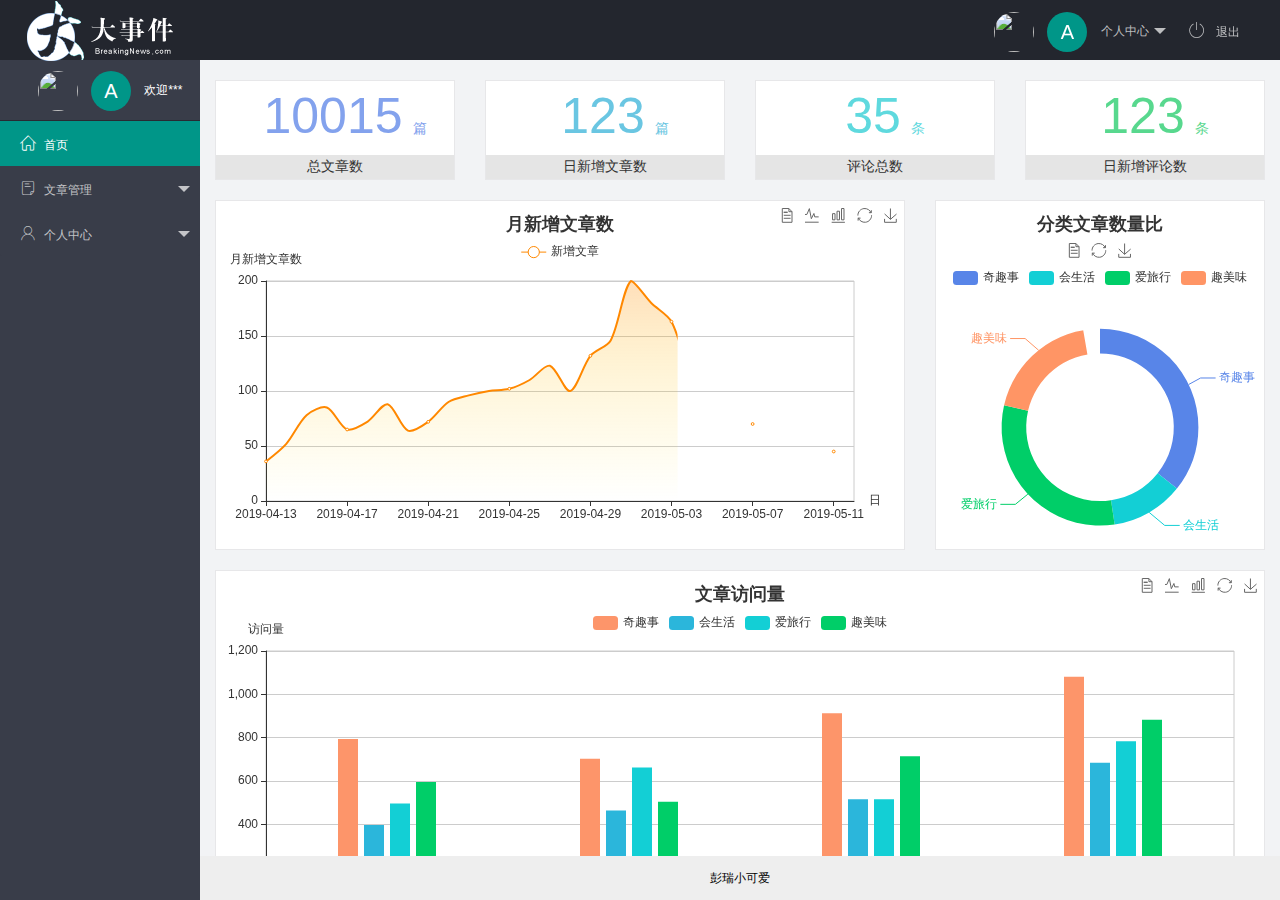
==== commit fa25e8b7: "完成个人中心功能的开发" ====
--- a/index.html
+++ b/index.html
@@ -30,9 +30,9 @@
                         个人中心
                     </a>
                     <dl class="layui-nav-child">
-                        <dd><a href="">基本资料</a></dd>
-                        <dd><a href="">更换头像</a></dd>
-                        <dd><a href="">重置密码</a></dd>
+                        <dd><a href="/user/user_info.html" target="fm">基本资料</a></dd>
+                        <dd><a href="/user/user_avatar.html" target="fm">更换头像</a></dd>
+                        <dd><a href="/user/user_pwd.html" target="fm">重置密码</a></dd>
                     </dl>
                 <li class="layui-nav-item">
                     <a href="javascript:;" id="btnLogout"><span class="iconfont icon-tuichu"></span> 退出</a>
@@ -64,9 +64,9 @@
                     <li class="layui-nav-item">
                         <a class="" href="javascript:;"><span class="iconfont icon-user"></span>个人中心</a>
                         <dl class="layui-nav-child">
-                            <dd><a href="javascript:;"><i class="layui-icon layui-icon-app"></i>基本资料</a></dd>
-                            <dd><a href="javascript:;"><i class="layui-icon layui-icon-app"></i>更换头像</a></dd>
-                            <dd><a href="javascript:;"><i class="layui-icon layui-icon-app"></i>重置密码</a></dd>
+                            <dd><a href="./user/user_info.html" target="fm"><i class="layui-icon layui-icon-app"></i>基本资料</a></dd>
+                            <dd><a href="./user/user_avatar.html" target="fm"><i class="layui-icon layui-icon-app"></i>更换头像</a></dd>
+                            <dd><a href="./user/user_pwd.html" target="fm"><i class="layui-icon layui-icon-app"></i>重置密码</a></dd>
                         </dl>
                     </li>
                 </ul>
--- a/assets/css/index.css
+++ b/assets/css/index.css
@@ -1,54 +1,62 @@
 .layui-footer {
-    text-align: center;
-    font-size: 12px;
+  text-align: center;
+  font-size: 12px;
 }
 
 .iconfont {
-    margin-right: 8px;
+  margin-right: 8px;
 }
 
 .layui-icon {
-    margin-right: 8px;
-    margin-left: 20px;
+  margin-right: 8px;
+  margin-left: 20px;
 }
 
 iframe {
-    height: 100%;
-    width: 100%;
+  width: 100%;
+  height: 100%;
 }
 
 .layui-body {
-    overflow: hidden;
+  overflow: hidden;
 }
 
 a {
-    transition: none !important;
+  transition: none !important;
 }
+
 .userinfo {
-    height: 60px;
-    line-height: 60px;
-    text-align: center;
-    font-size: 12px;
-    user-select: none; /* 禁止内容被选中 */
+  height: 60px;
+  line-height: 60px;
+  text-align: center;
+  font-size: 12px;
+  user-select: none;
 }
+
 .layui-side-scroll .userinfo {
-    border-bottom: 1px solid #282b33;
+  border-bottom: 1px solid #282b33;
 }
+
 .layui-nav-img {
-    width: 40px;
-    height: 40px;
+  width: 40px;
+  height: 40px;
 }
+
 .text-avatar {
-    display: inline-block;
-    width: 40px;
-    height: 40px;
-    background-color: #009688;
-    border-radius: 50%;
-    line-height: 40px;
-    text-align: center;
-    font-size: 20px;
-    color: #fff;
-    position: relative;
-    top: 4px;
-    margin-right: 10px;
-}+  display: inline-block;
+  width: 40px;
+  height: 40px;
+  background-color: #009688;
+  border-radius: 50%;
+  line-height: 40px;
+  text-align: center;
+  font-size: 20px;
+  color: #fff;
+  position: relative;
+  top: 4px;
+  margin-right: 10px;
+}
+
+.layui-nav-item a {
+  font-size: 12px;
+}
